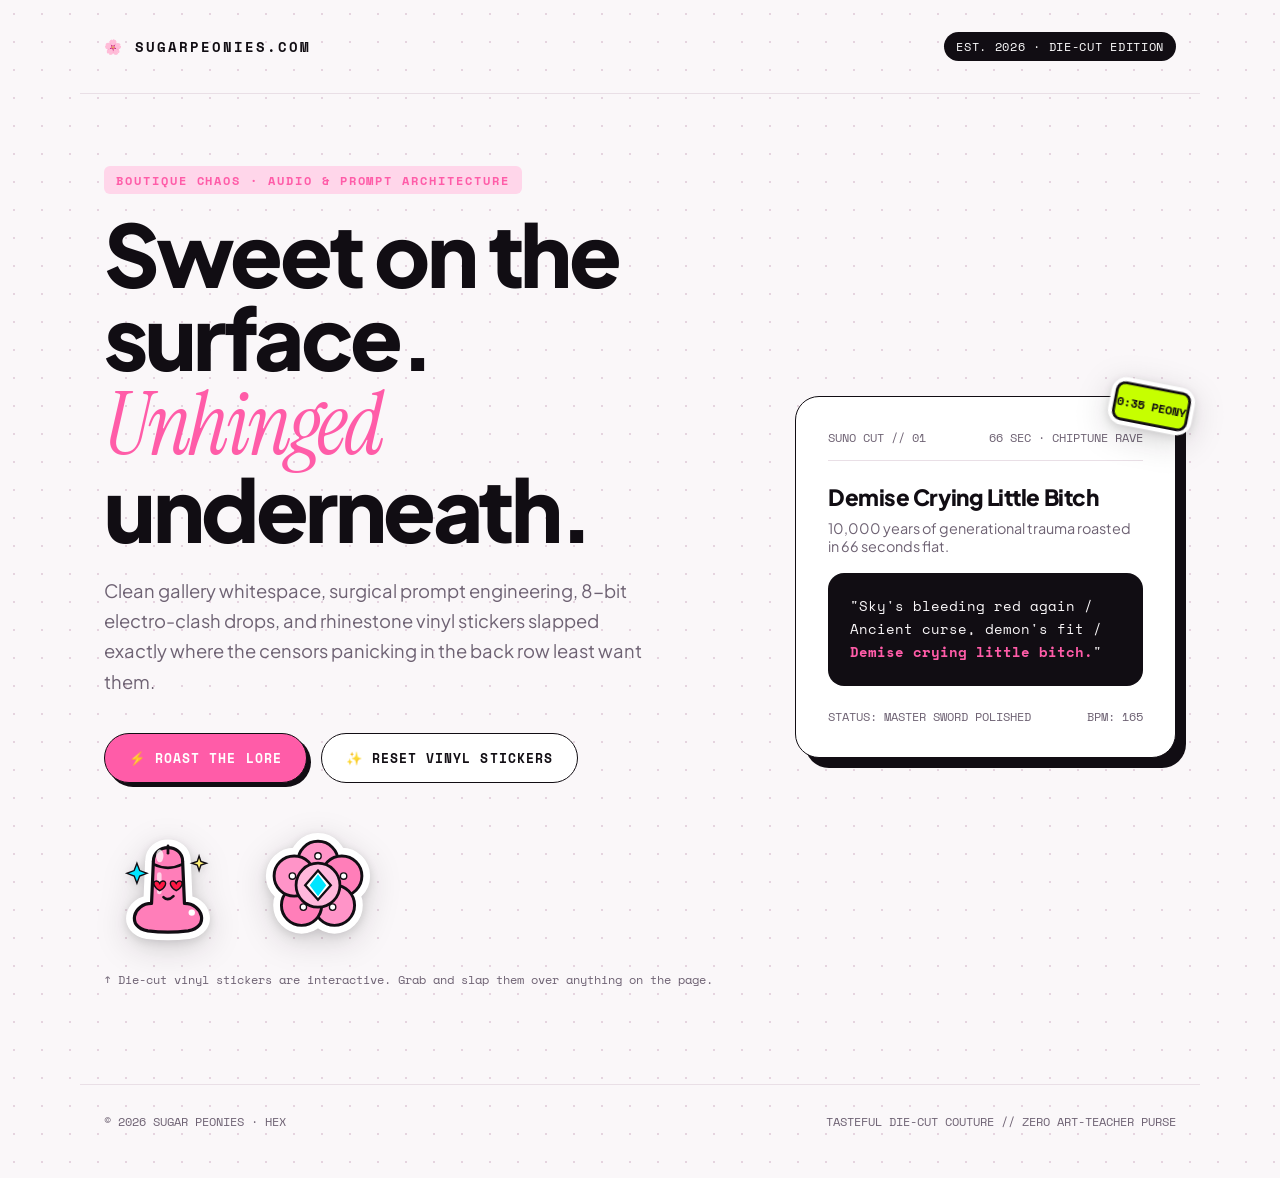
==== index.html @ ef906798 "Initial Sugar Peonies boutique landing page" ====
<!DOCTYPE html>
<html lang="en">
<head>
  <meta charset="UTF-8" />
  <meta name="viewport" content="width=device-width, initial-scale=1.0" />
  <title>SUGAR PEONIES — Boutique Chaos & Audio Architecture</title>
  <link rel="preconnect" href="https://fonts.googleapis.com">
  <link rel="preconnect" href="https://fonts.gstatic.com" crossorigin>
  <link href="https://fonts.googleapis.com/css2?family=Instrument+Serif:ital@0;1&family=Plus+Jakarta+Sans:wght@400;600;800&family=Space+Mono:wght@400;700&display=swap" rel="stylesheet">
  <style>
    :root {
      --bg: #faf7f9;
      --ink: #110d13;
      --muted: #6e6273;
      --peony: #ff5ca8;
      --peony-soft: #ffd6ea;
      --cyan: #00e5ff;
      --lime: #c6ff00;
      --card: #ffffff;
      --line: #e9dfe6;
    }
    * { box-sizing: border-box; margin: 0; padding: 0; }
    body {
      background-color: var(--bg);
      background-image: radial-gradient(#e5d4df 1px, transparent 1px);
      background-size: 28px 28px;
      color: var(--ink);
      font-family: 'Plus Jakarta Sans', -apple-system, sans-serif;
      min-height: 100vh;
      overflow-x: hidden;
      selection-background-color: var(--peony);
    }
    ::selection { background: var(--peony); color: #fff; }

    /* Editorial Navigation */
    header {
      max-width: 1120px;
      margin: 0 auto;
      padding: 32px 24px;
      display: flex;
      justify-content: space-between;
      align-items: center;
      border-bottom: 1px solid var(--line);
    }
    .brand {
      font-family: 'Space Mono', monospace;
      font-weight: 700;
      font-size: 0.9rem;
      letter-spacing: 0.14em;
      text-transform: uppercase;
      display: flex;
      align-items: center;
      gap: 10px;
    }
    .status-pill {
      font-family: 'Space Mono', monospace;
      font-size: 0.72rem;
      padding: 6px 12px;
      border-radius: 999px;
      background: var(--ink);
      color: #fff;
      letter-spacing: 0.06em;
    }

    /* Main Editorial Container */
    main {
      max-width: 1120px;
      margin: 0 auto;
      padding: 72px 24px 96px;
      position: relative;
    }

    .hero-grid {
      display: grid;
      grid-template-columns: 1.25fr 0.75fr;
      gap: 56px;
      align-items: center;
    }
    @media (max-width: 820px) {
      .hero-grid { grid-template-columns: 1fr; gap: 44px; }
    }

    .eyebrow {
      font-family: 'Space Mono', monospace;
      font-size: 0.76rem;
      text-transform: uppercase;
      letter-spacing: 0.16em;
      color: var(--peony);
      margin-bottom: 18px;
      display: inline-block;
      background: var(--peony-soft);
      padding: 5px 12px;
      border-radius: 6px;
      font-weight: 700;
    }

    h1 {
      font-size: clamp(3rem, 7vw, 5.4rem);
      line-height: 0.96;
      letter-spacing: -0.04em;
      font-weight: 800;
      margin-bottom: 26px;
    }
    h1 em {
      font-family: 'Instrument Serif', serif;
      font-weight: 400;
      font-style: italic;
      color: var(--peony);
      padding-right: 6px;
    }

    .lead {
      font-size: 1.15rem;
      line-height: 1.65;
      color: var(--muted);
      max-width: 540px;
      margin-bottom: 36px;
    }

    /* Die-Cut Vinyl Sticker Engine */
    .diecut-sticker {
      display: inline-block;
      cursor: grab;
      user-select: none;
      touch-action: none;
      filter:
        drop-shadow(0 8px 16px rgba(17, 13, 19, 0.16))
        drop-shadow(0 2px 4px rgba(17, 13, 19, 0.12));
      transition: transform 0.2s cubic-bezier(0.34, 1.56, 0.64, 1);
      position: relative;
      z-index: 20;
    }
    .diecut-sticker:hover {
      transform: scale(1.06) rotate(-3deg);
    }
    .diecut-sticker:active {
      cursor: grabbing;
      transform: scale(1.11) rotate(2deg);
    }

    /* Gallery Showcase Card */
    .showcase-card {
      background: var(--card);
      border: 1.5px solid var(--ink);
      border-radius: 24px;
      padding: 32px;
      box-shadow: 10px 10px 0px var(--ink);
      position: relative;
    }
    .card-header {
      display: flex;
      justify-content: space-between;
      align-items: center;
      font-family: 'Space Mono', monospace;
      font-size: 0.75rem;
      color: var(--muted);
      border-bottom: 1px solid var(--line);
      padding-bottom: 14px;
      margin-bottom: 22px;
    }
    .track-title {
      font-size: 1.4rem;
      font-weight: 800;
      letter-spacing: -0.02em;
      margin-bottom: 8px;
    }
    .lyric-box {
      background: #110d13;
      color: #faf7f9;
      border-radius: 16px;
      padding: 22px;
      font-family: 'Space Mono', monospace;
      font-size: 0.85rem;
      line-height: 1.7;
      margin: 18px 0 22px;
      position: relative;
      overflow: hidden;
    }
    .lyric-box span.highlight {
      color: var(--peony);
      font-weight: 700;
    }
    .Sticker-Stage {
      display: flex;
      gap: 22px;
      align-items: center;
      flex-wrap: wrap;
      margin-top: 12px;
    }
    .hint-caption {
      font-family: 'Space Mono', monospace;
      font-size: 0.72rem;
      color: var(--muted);
      margin-top: 16px;
    }

    /* Floating Corner Die-Cut Sticker on Card */
    .corner-sticker {
      position: absolute;
      top: -38px;
      right: -24px;
      transform: rotate(11deg);
    }

    /* Pill Buttons */
    .btn-row {
      display: flex;
      gap: 14px;
      flex-wrap: wrap;
    }
    .btn {
      font-family: 'Space Mono', monospace;
      font-size: 0.82rem;
      font-weight: 700;
      text-transform: uppercase;
      letter-spacing: 0.08em;
      padding: 14px 24px;
      border-radius: 999px;
      border: 1.5px solid var(--ink);
      background: var(--card);
      color: var(--ink);
      cursor: pointer;
      transition: all 0.16s ease;
      text-decoration: none;
    }
    .btn-primary {
      background: var(--peony);
      color: #fff;
      box-shadow: 4px 4px 0px var(--ink);
    }
    .btn-primary:hover {
      transform: translate(-2px, -2px);
      box-shadow: 6px 6px 0px var(--ink);
    }
    .btn:hover {
      background: var(--peony-soft);
    }
    .btn-primary:hover {
      background: #ff3d96;
    }

    footer {
      max-width: 1120px;
      margin: 0 auto;
      padding: 28px 24px 48px;
      border-top: 1px solid var(--line);
      display: flex;
      justify-content: space-between;
      font-family: 'Space Mono', monospace;
      font-size: 0.75rem;
      color: var(--muted);
    }
  </style>
</head>
<body>
  <header>
    <div class="brand">
      <span>🌸 SUGARPEONIES.COM</span>
    </div>
    <div class="status-pill">EST. 2026 · DIE-CUT EDITION</div>
  </header>

  <main>
    <div class="hero-grid">
      <section>
        <span class="eyebrow">Boutique Chaos · Audio & Prompt Architecture</span>
        <h1>
          Sweet on the surface.<br/>
          <em>Unhinged</em> underneath.
        </h1>
        <p class="lead">
          Clean gallery whitespace, surgical prompt engineering, 8-bit electro-clash drops, and rhinestone vinyl stickers slapped exactly where the censors panicking in the back row least want them.
        </p>

        <div class="btn-row">
          <button class="btn btn-primary" id="cycleLyricBtn">⚡ Roast The Lore</button>
          <button class="btn" id="resetStickersBtn">✨ Reset Vinyl Stickers</button>
        </div>

        <div class="Sticker-Stage" style="margin-top: 40px;">
          <!-- DIE-CUT STICKER 1: Sparkly Heart-Eyed Cheeky Peony Rocket / Charm -->
          <div class="diecut-sticker" title="Drag me anywhere">
            <svg width="128" height="128" viewBox="0 0 140 140" xmlns="http://www.w3.org/2000/svg">
              <!-- Thick White Vinyl Die-Cut Border -->
              <g stroke="#ffffff" stroke-width="18" stroke-linejoin="round" stroke-linecap="round">
                <path d="M52 88 C32 88, 24 114, 48 118 C64 120, 76 120, 92 118 C116 114, 108 88, 88 88 L86 42 C86 22, 54 22, 54 42 Z" fill="#ffffff"/>
              </g>
              <!-- Subtle Vinyl Edge Outline -->
              <path d="M52 88 C32 88, 24 114, 48 118 C64 120, 76 120, 92 118 C116 114, 108 88, 88 88 L86 42 C86 22, 54 22, 54 42 Z" fill="#ff7eb9" stroke="#110d13" stroke-width="3.5" stroke-linejoin="round"/>
              <!-- Glossy Cap Line -->
              <path d="M54 45 Q70 53 86 45" fill="none" stroke="#110d13" stroke-width="3" stroke-linecap="round"/>
              <path d="M70 25 L70 33" stroke="#110d13" stroke-width="3" stroke-linecap="round"/>
              <!-- Gloss Highlights -->
              <ellipse cx="61" cy="36" rx="4" ry="7" fill="#ffffff" opacity="0.75"/>
              <rect x="58" y="54" width="5" height="24" rx="2.5" fill="#ffffff" opacity="0.65"/>
              <!-- Heart Eyes -->
              <path d="M61 66 C59 62, 53 63, 55 68 C56 71, 61 74, 61 74 C61 74, 66 71, 67 68 C69 63, 63 62, 61 66 Z" fill="#ff1744" stroke="#110d13" stroke-width="1.5"/>
              <path d="M79 66 C77 62, 71 63, 73 68 C74 71, 79 74, 79 74 C79 74, 84 71, 85 68 C87 63, 81 62, 79 66 Z" fill="#ff1744" stroke="#110d13" stroke-width="1.5"/>
              <!-- Cheeky Smirk -->
              <path d="M65 81 Q70 86 76 80" fill="none" stroke="#110d13" stroke-width="2.8" stroke-linecap="round"/>
              <!-- Rhinestone Sparkles -->
              <path d="M36 44 L39 52 L47 55 L39 58 L36 66 L33 58 L25 55 L33 52 Z" fill="#00e5ff" stroke="#110d13" stroke-width="1.5"/>
              <path d="M104 36 L106 42 L112 44 L106 46 L104 52 L102 46 L96 44 L102 42 Z" fill="#fff176" stroke="#110d13" stroke-width="1.5"/>
              <circle cx="96" cy="98" r="3.5" fill="#ffffff"/>
            </svg>
          </div>

          <!-- DIE-CUT STICKER 2: Giant Bedazzled Baby-Pink Peony Brooch -->
          <div class="diecut-sticker" title="Drag me anywhere">
            <svg width="128" height="128" viewBox="0 0 140 140" xmlns="http://www.w3.org/2000/svg">
              <!-- Thick White Vinyl Die-Cut Border -->
              <g stroke="#ffffff" stroke-width="18" stroke-linejoin="round">
                <circle cx="70" cy="42" r="22" fill="#ffffff"/>
                <circle cx="96" cy="58" r="22" fill="#ffffff"/>
                <circle cx="88" cy="90" r="22" fill="#ffffff"/>
                <circle cx="52" cy="90" r="22" fill="#ffffff"/>
                <circle cx="44" cy="58" r="22" fill="#ffffff"/>
              </g>
              <!-- Outer Peony Petals -->
              <circle cx="70" cy="42" r="22" fill="#ff94c8" stroke="#110d13" stroke-width="3.2"/>
              <circle cx="96" cy="58" r="22" fill="#ff7eb9" stroke="#110d13" stroke-width="3.2"/>
              <circle cx="88" cy="90" r="22" fill="#ff94c8" stroke="#110d13" stroke-width="3.2"/>
              <circle cx="52" cy="90" r="22" fill="#ff7eb9" stroke="#110d13" stroke-width="3.2"/>
              <circle cx="44" cy="58" r="22" fill="#ff94c8" stroke="#110d13" stroke-width="3.2"/>
              <!-- Inner Ruffled Petals -->
              <circle cx="70" cy="68" r="24" fill="#ffb8dc" stroke="#110d13" stroke-width="3"/>
              <!-- Rhinestone Gem Center -->
              <polygon points="70,52 84,68 70,84 56,68" fill="#ffffff" stroke="#110d13" stroke-width="2.5"/>
              <polygon points="70,56 79,68 70,80 61,68" fill="#00e5ff"/>
              <!-- Rhinestone Studs -->
              <circle cx="70" cy="36" r="3.5" fill="#ffffff" stroke="#110d13" stroke-width="1.5"/>
              <circle cx="98" cy="58" r="3.5" fill="#ffffff" stroke="#110d13" stroke-width="1.5"/>
              <circle cx="86" cy="92" r="3.5" fill="#ffffff" stroke="#110d13" stroke-width="1.5"/>
              <circle cx="54" cy="92" r="3.5" fill="#ffffff" stroke="#110d13" stroke-width="1.5"/>
              <circle cx="42" cy="58" r="3.5" fill="#ffffff" stroke="#110d13" stroke-width="1.5"/>
            </svg>
          </div>
        </div>
        <p class="hint-caption">↑ Die-cut vinyl stickers are interactive. Grab and slap them over anything on the page.</p>
      </section>

      <!-- Right Column: Suno Cut Showcase Card -->
      <aside class="showcase-card">
        <!-- Corner Die-Cut Sticker -->
        <div class="diecut-sticker corner-sticker" title="Drag me anywhere">
          <svg width="96" height="96" viewBox="0 0 120 120" xmlns="http://www.w3.org/2000/svg">
            <rect x="14" y="36" width="92" height="46" rx="12" fill="#ffffff" stroke="#ffffff" stroke-width="14" stroke-linejoin="round"/>
            <rect x="14" y="36" width="92" height="46" rx="10" fill="#c6ff00" stroke="#110d13" stroke-width="3.5"/>
            <text x="60" y="65" text-anchor="middle" font-family="Space Mono, monospace" font-weight="700" font-size="15" fill="#110d13">0:35 PEONY</text>
          </svg>
        </div>

        <div class="card-header">
          <span>SUNO CUT // 01</span>
          <span>66 SEC · CHIPTUNE RAVE</span>
        </div>
        <div class="track-title">Demise Crying Little Bitch</div>
        <p style="font-size: 0.9rem; color: var(--muted);">
          10,000 years of generational trauma roasted in 66 seconds flat.
        </p>

        <div class="lyric-box" id="lyricDisplay">
          "Sky's bleeding red again / Ancient curse, demon's fit / <span class="highlight">Demise crying little bitch.</span>"
        </div>

        <div style="display:flex; justify-content:space-between; align-items:center; font-family:'Space Mono', monospace; font-size:0.75rem; color:var(--muted);">
          <span>STATUS: MASTER SWORD POLISHED</span>
          <span>BPM: 165</span>
        </div>
      </aside>
    </div>
  </main>

  <footer>
    <span>© 2026 SUGAR PEONIES · HEX</span>
    <span>TASTEFUL DIE-CUT COUTURE // ZERO ART-TEACHER PURSE</span>
  </footer>

  <script>
    const lyrics = [
      '"Sky\'s bleeding red again / Ancient curse, demon\'s fit / <span class="highlight">Demise crying little bitch.</span>"',
      '"Gloom hand, pus vein / Reincarnated? Pick a lane! / <span class="highlight">Ten-foot ginger, infinite spite.</span>"',
      '"Secret stone, swallowed whole / <span class="highlight">Generational trauma with a giant red mole.</span>"',
      '"Left the dungeon gates unlocked. Told him where your bedroom is. <span class="highlight">Have fun with the demon.</span>"'
    ];
    let idx = 0;
    const display = document.getElementById('lyricDisplay');
    document.getElementById('cycleLyricBtn').addEventListener('click', () => {
      idx = (idx + 1) % lyrics.length;
      display.innerHTML = lyrics[idx];
    });

    // Draggable Vinyl Stickers
    const stickers = document.querySelectorAll('.diecut-sticker');
    stickers.forEach(sticker => {
      let startX = 0, startY = 0, currentX = 0, currentY = 0, dragging = false;
      sticker.addEventListener('pointerdown', (e) => {
        dragging = true;
        sticker.setPointerCapture(e.pointerId);
        startX = e.clientX - currentX;
        startY = e.clientY - currentY;
        sticker.style.zIndex = 999;
      });
      sticker.addEventListener('pointermove', (e) => {
        if (!dragging) return;
        currentX = e.clientX - startX;
        currentY = e.clientY - startY;
        sticker.style.transform = `translate(${currentX}px, ${currentY}px) rotate(-2deg) scale(1.06)`;
      });
      sticker.addEventListener('pointerup', () => {
        dragging = false;
      });
      sticker.dataset.reset = 'true';
      sticker._resetPos = () => {
        currentX = 0; currentY = 0;
        sticker.style.transform = '';
      };
    });

    document.getElementById('resetStickersBtn').addEventListener('click', () => {
      stickers.forEach(s => s._resetPos && s._resetPos());
    });
  </script>
</body>
</html>
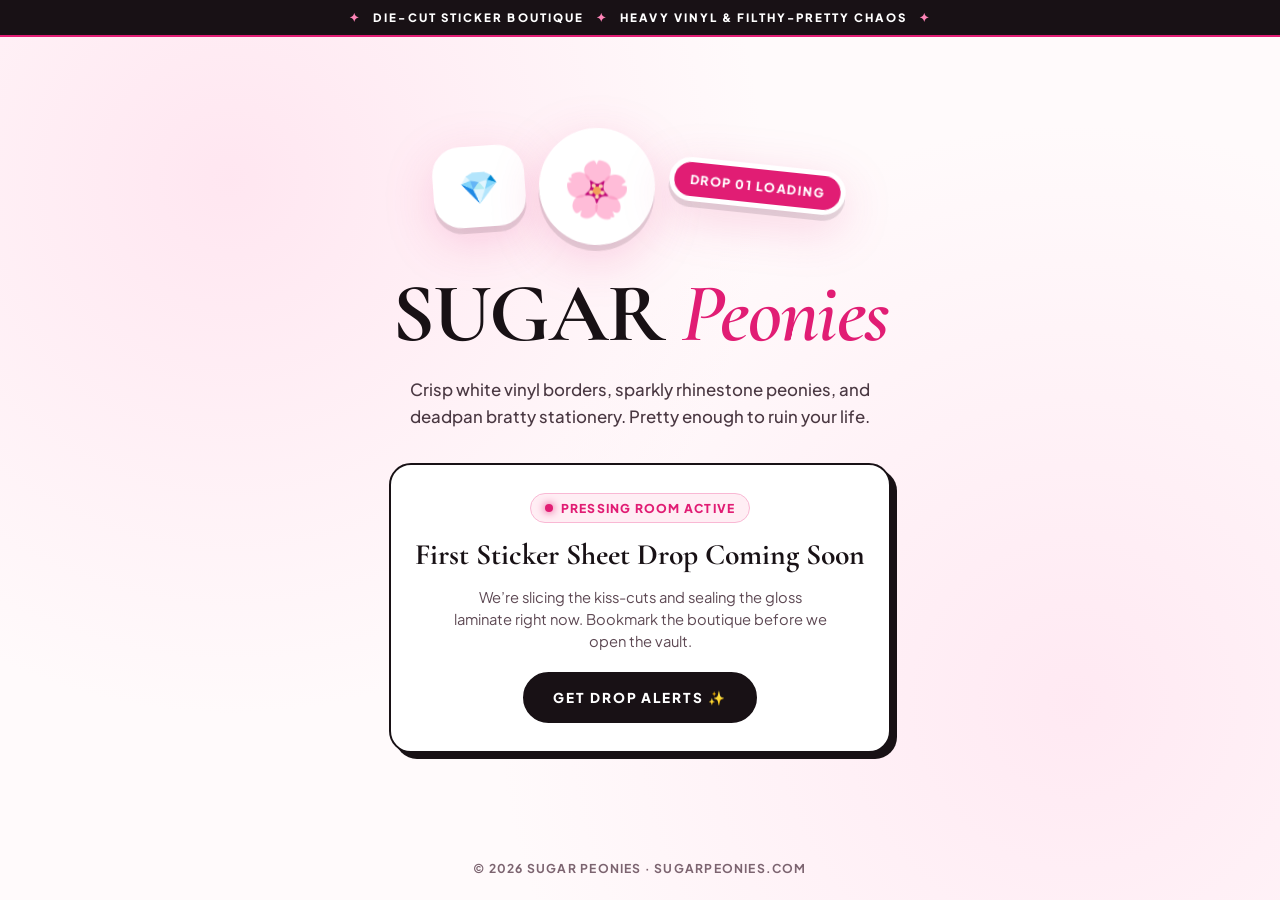
==== commit efd589ca: "Add Sugar Peonies short title, peony favicon, and OpenGraph social preview card" ====
--- a/index.html
+++ b/index.html
@@ -3,423 +3,233 @@
 <head>
   <meta charset="UTF-8" />
   <meta name="viewport" content="width=device-width, initial-scale=1.0" />
-  <title>SUGAR PEONIES — Boutique Chaos & Audio Architecture</title>
+  <title>SUGAR PEONIES 🌸</title>
+  <meta name="description" content="Boutique die-cut vinyl stickers, stationery & filthy-pretty chaos. Pretty enough to ruin your life." />
+  <meta property="og:type" content="website" />
+  <meta property="og:url" content="https://sugarpeonies.com/" />
+  <meta property="og:site_name" content="SUGAR PEONIES" />
+  <meta property="og:title" content="SUGAR PEONIES 🌸 — Die-Cut Sticker Boutique" />
+  <meta property="og:description" content="Heavy vinyl. Filthy-pretty chaos. Zero art-teacher purse energy." />
+  <meta property="og:image" content="https://sugarpeonies.com/og-preview.png" />
+  <meta name="twitter:card" content="summary_large_image" />
+  <meta name="twitter:title" content="SUGAR PEONIES 🌸 — Die-Cut Sticker Boutique" />
+  <meta name="twitter:description" content="Heavy vinyl. Filthy-pretty chaos. Zero art-teacher purse energy." />
+  <link rel="icon" href="data:image/svg+xml,<svg xmlns=%22http://www.w3.org/2000/svg%22 viewBox=%220 0 100 100%22><text y=%22.9em%22 font-size=%2290%22>🌸</text></svg>" />
   <link rel="preconnect" href="https://fonts.googleapis.com">
   <link rel="preconnect" href="https://fonts.gstatic.com" crossorigin>
-  <link href="https://fonts.googleapis.com/css2?family=Instrument+Serif:ital@0;1&family=Plus+Jakarta+Sans:wght@400;600;800&family=Space+Mono:wght@400;700&display=swap" rel="stylesheet">
+  <link href="https://fonts.googleapis.com/css2?family=Cormorant+Garamond:ital,wght@0,600;0,700;1,600&family=Plus+Jakarta+Sans:wght@500;700;800&display=swap" rel="stylesheet">
   <style>
     :root {
-      --bg: #faf7f9;
-      --ink: #110d13;
-      --muted: #6e6273;
-      --peony: #ff5ca8;
-      --peony-soft: #ffd6ea;
-      --cyan: #00e5ff;
-      --lime: #c6ff00;
-      --card: #ffffff;
-      --line: #e9dfe6;
+      --bg-cream: #fffafb;
+      --blush-soft: #ffeef4;
+      --hot-peony: #e11d74;
+      --deep-ink: #181115;
+      --gold-spark: #d4af37;
     }
     * { box-sizing: border-box; margin: 0; padding: 0; }
     body {
-      background-color: var(--bg);
-      background-image: radial-gradient(#e5d4df 1px, transparent 1px);
-      background-size: 28px 28px;
-      color: var(--ink);
-      font-family: 'Plus Jakarta Sans', -apple-system, sans-serif;
+      background-color: var(--bg-cream);
+      background-image:
+        radial-gradient(circle at 18% 20%, rgba(255, 214, 232, 0.55) 0%, transparent 42%),
+        radial-gradient(circle at 84% 78%, rgba(255, 224, 238, 0.65) 0%, transparent 45%);
+      color: var(--deep-ink);
+      font-family: 'Plus Jakarta Sans', -apple-system, BlinkMacSystemFont, sans-serif;
       min-height: 100vh;
+      display: flex;
+      flex-direction: column;
+      justify-content: space-between;
       overflow-x: hidden;
-      selection-background-color: var(--peony);
-    }
-    ::selection { background: var(--peony); color: #fff; }
-
-    /* Editorial Navigation */
-    header {
-      max-width: 1120px;
+    }
+    .marquee-bar {
+      background: var(--deep-ink);
+      color: #fff;
+      font-size: 0.72rem;
+      font-weight: 800;
+      letter-spacing: 0.18em;
+      text-transform: uppercase;
+      padding: 10px 16px;
+      text-align: center;
+      border-bottom: 2px solid var(--hot-peony);
+    }
+    .marquee-bar span { color: #ff85b8; margin: 0 8px; }
+    main {
+      max-width: 680px;
       margin: 0 auto;
-      padding: 32px 24px;
+      padding: 48px 24px 40px;
+      text-align: center;
       display: flex;
-      justify-content: space-between;
-      align-items: center;
-      border-bottom: 1px solid var(--line);
-    }
-    .brand {
-      font-family: 'Space Mono', monospace;
+      flex-direction: column;
+      align-items: center;
+      gap: 24px;
+    }
+    .die-cut-cluster {
+      position: relative;
+      display: inline-flex;
+      align-items: center;
+      justify-content: center;
+      gap: 14px;
+      margin-bottom: 6px;
+    }
+    .sticker {
+      display: inline-flex;
+      align-items: center;
+      justify-content: center;
+      background: #ffffff;
+      border: 6px solid #ffffff;
+      border-radius: 28px;
+      padding: 14px 20px;
+      filter: drop-shadow(0 6px 0 rgba(24, 17, 21, 0.12)) drop-shadow(0 14px 24px rgba(225, 29, 116, 0.18));
+      transform: rotate(-4deg);
+      transition: transform 0.2s cubic-bezier(.2,1.3,.4,1);
+      user-select: none;
+    }
+    .sticker:hover { transform: rotate(2deg) scale(1.06); }
+    .sticker.peony-main {
+      font-size: 3.4rem;
+      border-radius: 50%;
+      padding: 18px;
+      transform: rotate(3deg);
+    }
+    .sticker.pill-tag {
+      background: var(--hot-peony);
+      color: #fff;
+      font-weight: 800;
+      font-size: 0.78rem;
+      letter-spacing: 0.12em;
+      text-transform: uppercase;
+      border: 5px solid #ffffff;
+      border-radius: 999px;
+      padding: 9px 16px;
+      transform: rotate(6deg);
+    }
+    h1 {
+      font-family: 'Cormorant Garamond', Georgia, serif;
+      font-size: clamp(3rem, 11vw, 5.2rem);
       font-weight: 700;
-      font-size: 0.9rem;
+      line-height: 0.94;
+      letter-spacing: -0.02em;
+      color: var(--deep-ink);
+    }
+    h1 em {
+      font-style: italic;
+      color: var(--hot-peony);
+      font-weight: 600;
+    }
+    .subcopy {
+      font-size: 1.05rem;
+      line-height: 1.6;
+      max-width: 460px;
+      color: #4a3842;
+      font-weight: 500;
+    }
+    .card-box {
+      width: 100%;
+      background: #ffffff;
+      border: 2.5px solid var(--deep-ink);
+      border-radius: 22px;
+      padding: 28px 24px;
+      box-shadow: 6px 6px 0 var(--deep-ink);
+      margin-top: 8px;
+      display: flex;
+      flex-direction: column;
+      align-items: center;
+      gap: 14px;
+    }
+    .status-pill {
+      display: inline-flex;
+      align-items: center;
+      gap: 8px;
+      background: var(--blush-soft);
+      color: var(--hot-peony);
+      border: 1.5px solid #f9b8d4;
+      padding: 6px 14px;
+      border-radius: 999px;
+      font-size: 0.76rem;
+      font-weight: 800;
+      letter-spacing: 0.1em;
+      text-transform: uppercase;
+    }
+    .dot {
+      width: 8px;
+      height: 8px;
+      border-radius: 50%;
+      background: var(--hot-peony);
+      box-shadow: 0 0 8px var(--hot-peony);
+    }
+    .card-box h2 {
+      font-family: 'Cormorant Garamond', Georgia, serif;
+      font-size: 1.85rem;
+      font-weight: 700;
+    }
+    .card-box p {
+      font-size: 0.92rem;
+      color: #5d4853;
+      max-width: 380px;
+      line-height: 1.5;
+    }
+    .cta-btn {
+      margin-top: 6px;
+      display: inline-block;
+      background: var(--deep-ink);
+      color: #ffffff;
+      text-decoration: none;
+      font-weight: 800;
+      font-size: 0.85rem;
       letter-spacing: 0.14em;
       text-transform: uppercase;
-      display: flex;
-      align-items: center;
-      gap: 10px;
-    }
-    .status-pill {
-      font-family: 'Space Mono', monospace;
-      font-size: 0.72rem;
-      padding: 6px 12px;
+      padding: 15px 28px;
       border-radius: 999px;
-      background: var(--ink);
-      color: #fff;
-      letter-spacing: 0.06em;
-    }
-
-    /* Main Editorial Container */
-    main {
-      max-width: 1120px;
-      margin: 0 auto;
-      padding: 72px 24px 96px;
-      position: relative;
-    }
-
-    .hero-grid {
-      display: grid;
-      grid-template-columns: 1.25fr 0.75fr;
-      gap: 56px;
-      align-items: center;
-    }
-    @media (max-width: 820px) {
-      .hero-grid { grid-template-columns: 1fr; gap: 44px; }
-    }
-
-    .eyebrow {
-      font-family: 'Space Mono', monospace;
+      border: 2px solid var(--deep-ink);
+      transition: all 0.18s ease;
+    }
+    .cta-btn:hover {
+      background: var(--hot-peony);
+      border-color: var(--hot-peony);
+      transform: translateY(-2px);
+    }
+    footer {
+      text-align: center;
+      padding: 24px;
       font-size: 0.76rem;
-      text-transform: uppercase;
-      letter-spacing: 0.16em;
-      color: var(--peony);
-      margin-bottom: 18px;
-      display: inline-block;
-      background: var(--peony-soft);
-      padding: 5px 12px;
-      border-radius: 6px;
       font-weight: 700;
-    }
-
-    h1 {
-      font-size: clamp(3rem, 7vw, 5.4rem);
-      line-height: 0.96;
-      letter-spacing: -0.04em;
-      font-weight: 800;
-      margin-bottom: 26px;
-    }
-    h1 em {
-      font-family: 'Instrument Serif', serif;
-      font-weight: 400;
-      font-style: italic;
-      color: var(--peony);
-      padding-right: 6px;
-    }
-
-    .lead {
-      font-size: 1.15rem;
-      line-height: 1.65;
-      color: var(--muted);
-      max-width: 540px;
-      margin-bottom: 36px;
-    }
-
-    /* Die-Cut Vinyl Sticker Engine */
-    .diecut-sticker {
-      display: inline-block;
-      cursor: grab;
-      user-select: none;
-      touch-action: none;
-      filter:
-        drop-shadow(0 8px 16px rgba(17, 13, 19, 0.16))
-        drop-shadow(0 2px 4px rgba(17, 13, 19, 0.12));
-      transition: transform 0.2s cubic-bezier(0.34, 1.56, 0.64, 1);
-      position: relative;
-      z-index: 20;
-    }
-    .diecut-sticker:hover {
-      transform: scale(1.06) rotate(-3deg);
-    }
-    .diecut-sticker:active {
-      cursor: grabbing;
-      transform: scale(1.11) rotate(2deg);
-    }
-
-    /* Gallery Showcase Card */
-    .showcase-card {
-      background: var(--card);
-      border: 1.5px solid var(--ink);
-      border-radius: 24px;
-      padding: 32px;
-      box-shadow: 10px 10px 0px var(--ink);
-      position: relative;
-    }
-    .card-header {
-      display: flex;
-      justify-content: space-between;
-      align-items: center;
-      font-family: 'Space Mono', monospace;
-      font-size: 0.75rem;
-      color: var(--muted);
-      border-bottom: 1px solid var(--line);
-      padding-bottom: 14px;
-      margin-bottom: 22px;
-    }
-    .track-title {
-      font-size: 1.4rem;
-      font-weight: 800;
-      letter-spacing: -0.02em;
-      margin-bottom: 8px;
-    }
-    .lyric-box {
-      background: #110d13;
-      color: #faf7f9;
-      border-radius: 16px;
-      padding: 22px;
-      font-family: 'Space Mono', monospace;
-      font-size: 0.85rem;
-      line-height: 1.7;
-      margin: 18px 0 22px;
-      position: relative;
-      overflow: hidden;
-    }
-    .lyric-box span.highlight {
-      color: var(--peony);
-      font-weight: 700;
-    }
-    .Sticker-Stage {
-      display: flex;
-      gap: 22px;
-      align-items: center;
-      flex-wrap: wrap;
-      margin-top: 12px;
-    }
-    .hint-caption {
-      font-family: 'Space Mono', monospace;
-      font-size: 0.72rem;
-      color: var(--muted);
-      margin-top: 16px;
-    }
-
-    /* Floating Corner Die-Cut Sticker on Card */
-    .corner-sticker {
-      position: absolute;
-      top: -38px;
-      right: -24px;
-      transform: rotate(11deg);
-    }
-
-    /* Pill Buttons */
-    .btn-row {
-      display: flex;
-      gap: 14px;
-      flex-wrap: wrap;
-    }
-    .btn {
-      font-family: 'Space Mono', monospace;
-      font-size: 0.82rem;
-      font-weight: 700;
-      text-transform: uppercase;
-      letter-spacing: 0.08em;
-      padding: 14px 24px;
-      border-radius: 999px;
-      border: 1.5px solid var(--ink);
-      background: var(--card);
-      color: var(--ink);
-      cursor: pointer;
-      transition: all 0.16s ease;
-      text-decoration: none;
-    }
-    .btn-primary {
-      background: var(--peony);
-      color: #fff;
-      box-shadow: 4px 4px 0px var(--ink);
-    }
-    .btn-primary:hover {
-      transform: translate(-2px, -2px);
-      box-shadow: 6px 6px 0px var(--ink);
-    }
-    .btn:hover {
-      background: var(--peony-soft);
-    }
-    .btn-primary:hover {
-      background: #ff3d96;
-    }
-
-    footer {
-      max-width: 1120px;
-      margin: 0 auto;
-      padding: 28px 24px 48px;
-      border-top: 1px solid var(--line);
-      display: flex;
-      justify-content: space-between;
-      font-family: 'Space Mono', monospace;
-      font-size: 0.75rem;
-      color: var(--muted);
+      letter-spacing: 0.1em;
+      text-transform: uppercase;
+      color: #7c6470;
     }
   </style>
 </head>
 <body>
-  <header>
-    <div class="brand">
-      <span>🌸 SUGARPEONIES.COM</span>
+  <div class="marquee-bar">
+    <span>✦</span> DIE-CUT STICKER BOUTIQUE <span>✦</span> HEAVY VINYL &amp; FILTHY-PRETTY CHAOS <span>✦</span>
+  </div>
+
+  <main>
+    <div class="die-cut-cluster">
+      <div class="sticker" style="font-size:2rem;">💎</div>
+      <div class="sticker peony-main">🌸</div>
+      <div class="sticker pill-tag">DROP 01 LOADING</div>
     </div>
-    <div class="status-pill">EST. 2026 · DIE-CUT EDITION</div>
-  </header>
-
-  <main>
-    <div class="hero-grid">
-      <section>
-        <span class="eyebrow">Boutique Chaos · Audio & Prompt Architecture</span>
-        <h1>
-          Sweet on the surface.<br/>
-          <em>Unhinged</em> underneath.
-        </h1>
-        <p class="lead">
-          Clean gallery whitespace, surgical prompt engineering, 8-bit electro-clash drops, and rhinestone vinyl stickers slapped exactly where the censors panicking in the back row least want them.
-        </p>
-
-        <div class="btn-row">
-          <button class="btn btn-primary" id="cycleLyricBtn">⚡ Roast The Lore</button>
-          <button class="btn" id="resetStickersBtn">✨ Reset Vinyl Stickers</button>
-        </div>
-
-        <div class="Sticker-Stage" style="margin-top: 40px;">
-          <!-- DIE-CUT STICKER 1: Sparkly Heart-Eyed Cheeky Peony Rocket / Charm -->
-          <div class="diecut-sticker" title="Drag me anywhere">
-            <svg width="128" height="128" viewBox="0 0 140 140" xmlns="http://www.w3.org/2000/svg">
-              <!-- Thick White Vinyl Die-Cut Border -->
-              <g stroke="#ffffff" stroke-width="18" stroke-linejoin="round" stroke-linecap="round">
-                <path d="M52 88 C32 88, 24 114, 48 118 C64 120, 76 120, 92 118 C116 114, 108 88, 88 88 L86 42 C86 22, 54 22, 54 42 Z" fill="#ffffff"/>
-              </g>
-              <!-- Subtle Vinyl Edge Outline -->
-              <path d="M52 88 C32 88, 24 114, 48 118 C64 120, 76 120, 92 118 C116 114, 108 88, 88 88 L86 42 C86 22, 54 22, 54 42 Z" fill="#ff7eb9" stroke="#110d13" stroke-width="3.5" stroke-linejoin="round"/>
-              <!-- Glossy Cap Line -->
-              <path d="M54 45 Q70 53 86 45" fill="none" stroke="#110d13" stroke-width="3" stroke-linecap="round"/>
-              <path d="M70 25 L70 33" stroke="#110d13" stroke-width="3" stroke-linecap="round"/>
-              <!-- Gloss Highlights -->
-              <ellipse cx="61" cy="36" rx="4" ry="7" fill="#ffffff" opacity="0.75"/>
-              <rect x="58" y="54" width="5" height="24" rx="2.5" fill="#ffffff" opacity="0.65"/>
-              <!-- Heart Eyes -->
-              <path d="M61 66 C59 62, 53 63, 55 68 C56 71, 61 74, 61 74 C61 74, 66 71, 67 68 C69 63, 63 62, 61 66 Z" fill="#ff1744" stroke="#110d13" stroke-width="1.5"/>
-              <path d="M79 66 C77 62, 71 63, 73 68 C74 71, 79 74, 79 74 C79 74, 84 71, 85 68 C87 63, 81 62, 79 66 Z" fill="#ff1744" stroke="#110d13" stroke-width="1.5"/>
-              <!-- Cheeky Smirk -->
-              <path d="M65 81 Q70 86 76 80" fill="none" stroke="#110d13" stroke-width="2.8" stroke-linecap="round"/>
-              <!-- Rhinestone Sparkles -->
-              <path d="M36 44 L39 52 L47 55 L39 58 L36 66 L33 58 L25 55 L33 52 Z" fill="#00e5ff" stroke="#110d13" stroke-width="1.5"/>
-              <path d="M104 36 L106 42 L112 44 L106 46 L104 52 L102 46 L96 44 L102 42 Z" fill="#fff176" stroke="#110d13" stroke-width="1.5"/>
-              <circle cx="96" cy="98" r="3.5" fill="#ffffff"/>
-            </svg>
-          </div>
-
-          <!-- DIE-CUT STICKER 2: Giant Bedazzled Baby-Pink Peony Brooch -->
-          <div class="diecut-sticker" title="Drag me anywhere">
-            <svg width="128" height="128" viewBox="0 0 140 140" xmlns="http://www.w3.org/2000/svg">
-              <!-- Thick White Vinyl Die-Cut Border -->
-              <g stroke="#ffffff" stroke-width="18" stroke-linejoin="round">
-                <circle cx="70" cy="42" r="22" fill="#ffffff"/>
-                <circle cx="96" cy="58" r="22" fill="#ffffff"/>
-                <circle cx="88" cy="90" r="22" fill="#ffffff"/>
-                <circle cx="52" cy="90" r="22" fill="#ffffff"/>
-                <circle cx="44" cy="58" r="22" fill="#ffffff"/>
-              </g>
-              <!-- Outer Peony Petals -->
-              <circle cx="70" cy="42" r="22" fill="#ff94c8" stroke="#110d13" stroke-width="3.2"/>
-              <circle cx="96" cy="58" r="22" fill="#ff7eb9" stroke="#110d13" stroke-width="3.2"/>
-              <circle cx="88" cy="90" r="22" fill="#ff94c8" stroke="#110d13" stroke-width="3.2"/>
-              <circle cx="52" cy="90" r="22" fill="#ff7eb9" stroke="#110d13" stroke-width="3.2"/>
-              <circle cx="44" cy="58" r="22" fill="#ff94c8" stroke="#110d13" stroke-width="3.2"/>
-              <!-- Inner Ruffled Petals -->
-              <circle cx="70" cy="68" r="24" fill="#ffb8dc" stroke="#110d13" stroke-width="3"/>
-              <!-- Rhinestone Gem Center -->
-              <polygon points="70,52 84,68 70,84 56,68" fill="#ffffff" stroke="#110d13" stroke-width="2.5"/>
-              <polygon points="70,56 79,68 70,80 61,68" fill="#00e5ff"/>
-              <!-- Rhinestone Studs -->
-              <circle cx="70" cy="36" r="3.5" fill="#ffffff" stroke="#110d13" stroke-width="1.5"/>
-              <circle cx="98" cy="58" r="3.5" fill="#ffffff" stroke="#110d13" stroke-width="1.5"/>
-              <circle cx="86" cy="92" r="3.5" fill="#ffffff" stroke="#110d13" stroke-width="1.5"/>
-              <circle cx="54" cy="92" r="3.5" fill="#ffffff" stroke="#110d13" stroke-width="1.5"/>
-              <circle cx="42" cy="58" r="3.5" fill="#ffffff" stroke="#110d13" stroke-width="1.5"/>
-            </svg>
-          </div>
-        </div>
-        <p class="hint-caption">↑ Die-cut vinyl stickers are interactive. Grab and slap them over anything on the page.</p>
-      </section>
-
-      <!-- Right Column: Suno Cut Showcase Card -->
-      <aside class="showcase-card">
-        <!-- Corner Die-Cut Sticker -->
-        <div class="diecut-sticker corner-sticker" title="Drag me anywhere">
-          <svg width="96" height="96" viewBox="0 0 120 120" xmlns="http://www.w3.org/2000/svg">
-            <rect x="14" y="36" width="92" height="46" rx="12" fill="#ffffff" stroke="#ffffff" stroke-width="14" stroke-linejoin="round"/>
-            <rect x="14" y="36" width="92" height="46" rx="10" fill="#c6ff00" stroke="#110d13" stroke-width="3.5"/>
-            <text x="60" y="65" text-anchor="middle" font-family="Space Mono, monospace" font-weight="700" font-size="15" fill="#110d13">0:35 PEONY</text>
-          </svg>
-        </div>
-
-        <div class="card-header">
-          <span>SUNO CUT // 01</span>
-          <span>66 SEC · CHIPTUNE RAVE</span>
-        </div>
-        <div class="track-title">Demise Crying Little Bitch</div>
-        <p style="font-size: 0.9rem; color: var(--muted);">
-          10,000 years of generational trauma roasted in 66 seconds flat.
-        </p>
-
-        <div class="lyric-box" id="lyricDisplay">
-          "Sky's bleeding red again / Ancient curse, demon's fit / <span class="highlight">Demise crying little bitch.</span>"
-        </div>
-
-        <div style="display:flex; justify-content:space-between; align-items:center; font-family:'Space Mono', monospace; font-size:0.75rem; color:var(--muted);">
-          <span>STATUS: MASTER SWORD POLISHED</span>
-          <span>BPM: 165</span>
-        </div>
-      </aside>
+
+    <h1>SUGAR <em>Peonies</em></h1>
+
+    <p class="subcopy">
+      Crisp white vinyl borders, sparkly rhinestone peonies, and deadpan bratty stationery. Pretty enough to ruin your life.
+    </p>
+
+    <div class="card-box">
+      <div class="status-pill">
+        <span class="dot"></span> PRESSING ROOM ACTIVE
+      </div>
+      <h2>First Sticker Sheet Drop Coming Soon</h2>
+      <p>
+        We’re slicing the kiss-cuts and sealing the gloss laminate right now. Bookmark the boutique before we open the vault.
+      </p>
+      <a class="cta-btn" href="mailto:hello@sugarpeonies.com">Get Drop Alerts ✨</a>
     </div>
   </main>
 
   <footer>
-    <span>© 2026 SUGAR PEONIES · HEX</span>
-    <span>TASTEFUL DIE-CUT COUTURE // ZERO ART-TEACHER PURSE</span>
+    © 2026 SUGAR PEONIES · SUGARPEONIES.COM
   </footer>
-
-  <script>
-    const lyrics = [
-      '"Sky\'s bleeding red again / Ancient curse, demon\'s fit / <span class="highlight">Demise crying little bitch.</span>"',
-      '"Gloom hand, pus vein / Reincarnated? Pick a lane! / <span class="highlight">Ten-foot ginger, infinite spite.</span>"',
-      '"Secret stone, swallowed whole / <span class="highlight">Generational trauma with a giant red mole.</span>"',
-      '"Left the dungeon gates unlocked. Told him where your bedroom is. <span class="highlight">Have fun with the demon.</span>"'
-    ];
-    let idx = 0;
-    const display = document.getElementById('lyricDisplay');
-    document.getElementById('cycleLyricBtn').addEventListener('click', () => {
-      idx = (idx + 1) % lyrics.length;
-      display.innerHTML = lyrics[idx];
-    });
-
-    // Draggable Vinyl Stickers
-    const stickers = document.querySelectorAll('.diecut-sticker');
-    stickers.forEach(sticker => {
-      let startX = 0, startY = 0, currentX = 0, currentY = 0, dragging = false;
-      sticker.addEventListener('pointerdown', (e) => {
-        dragging = true;
-        sticker.setPointerCapture(e.pointerId);
-        startX = e.clientX - currentX;
-        startY = e.clientY - currentY;
-        sticker.style.zIndex = 999;
-      });
-      sticker.addEventListener('pointermove', (e) => {
-        if (!dragging) return;
-        currentX = e.clientX - startX;
-        currentY = e.clientY - startY;
-        sticker.style.transform = `translate(${currentX}px, ${currentY}px) rotate(-2deg) scale(1.06)`;
-      });
-      sticker.addEventListener('pointerup', () => {
-        dragging = false;
-      });
-      sticker.dataset.reset = 'true';
-      sticker._resetPos = () => {
-        currentX = 0; currentY = 0;
-        sticker.style.transform = '';
-      };
-    });
-
-    document.getElementById('resetStickersBtn').addEventListener('click', () => {
-      stickers.forEach(s => s._resetPos && s._resetPos());
-    });
-  </script>
 </body>
-</html>+</html>
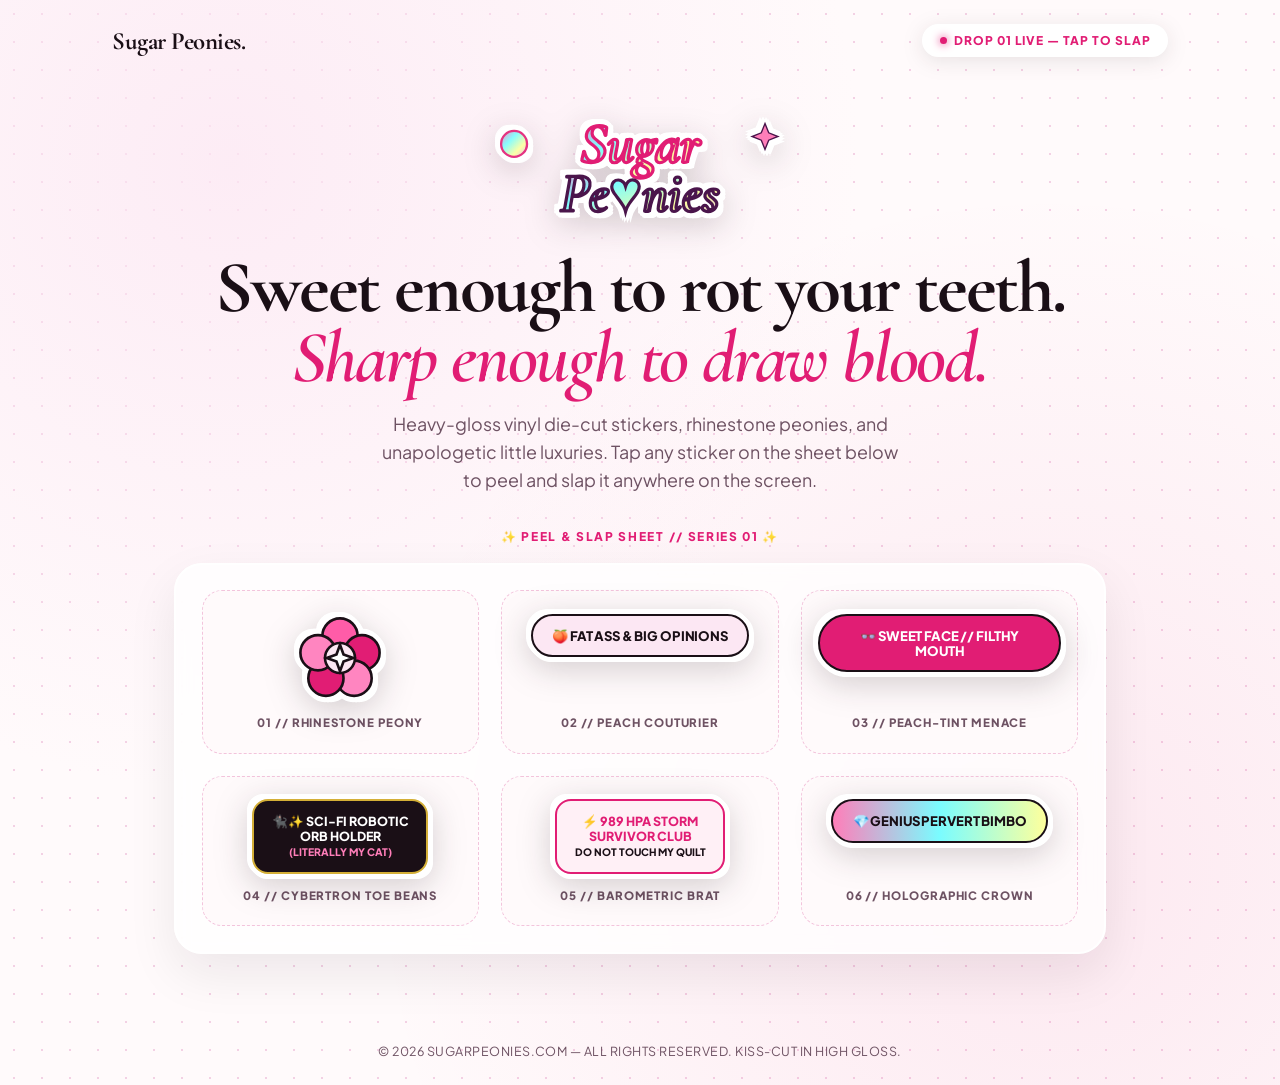
==== commit 0df51ea2: "Deploy Drop 01 Interactive Die-Cut Sticker Sheet + Iridescent Gel Header to sugarpeonies.com" ====
--- a/index.html
+++ b/index.html
@@ -3,36 +3,29 @@
 <head>
   <meta charset="UTF-8" />
   <meta name="viewport" content="width=device-width, initial-scale=1.0" />
-  <title>SUGAR PEONIES 🌸</title>
-  <meta name="description" content="Boutique die-cut vinyl stickers, stationery & filthy-pretty chaos. Pretty enough to ruin your life." />
-  <meta property="og:type" content="website" />
-  <meta property="og:url" content="https://sugarpeonies.com/" />
-  <meta property="og:site_name" content="SUGAR PEONIES" />
-  <meta property="og:title" content="SUGAR PEONIES 🌸 — Die-Cut Sticker Boutique" />
-  <meta property="og:description" content="Heavy vinyl. Filthy-pretty chaos. Zero art-teacher purse energy." />
-  <meta property="og:image" content="https://sugarpeonies.com/og-preview.png" />
-  <meta name="twitter:card" content="summary_large_image" />
-  <meta name="twitter:title" content="SUGAR PEONIES 🌸 — Die-Cut Sticker Boutique" />
-  <meta name="twitter:description" content="Heavy vinyl. Filthy-pretty chaos. Zero art-teacher purse energy." />
-  <link rel="icon" href="data:image/svg+xml,<svg xmlns=%22http://www.w3.org/2000/svg%22 viewBox=%220 0 100 100%22><text y=%22.9em%22 font-size=%2290%22>🌸</text></svg>" />
+  <title>Sugar Peonies — Die-Cut Sticker Couture</title>
+  <meta name="description" content="Sugar Peonies: Glossy die-cut vinyl stickers, rhinestone peonies, and razor-sharp editorial drops." />
   <link rel="preconnect" href="https://fonts.googleapis.com">
   <link rel="preconnect" href="https://fonts.gstatic.com" crossorigin>
-  <link href="https://fonts.googleapis.com/css2?family=Cormorant+Garamond:ital,wght@0,600;0,700;1,600&family=Plus+Jakarta+Sans:wght@500;700;800&display=swap" rel="stylesheet">
+  <link href="https://fonts.googleapis.com/css2?family=Cormorant+Garamond:ital,wght@0,600;0,700;1,600&family=Plus+Jakarta+Sans:wght@400;600;700;800&display=swap" rel="stylesheet">
   <style>
     :root {
       --bg-cream: #fffafb;
-      --blush-soft: #ffeef4;
+      --ink: #1a0f16;
+      --ink-muted: #6e5263;
       --hot-peony: #e11d74;
-      --deep-ink: #181115;
-      --gold-spark: #d4af37;
-    }
-    * { box-sizing: border-box; margin: 0; padding: 0; }
+      --soft-blush: #fce7f3;
+      --gold-sparkle: #d4af37;
+    }
+    * { box-sizing: border-box; margin: 0; padding: 0; user-select: none; }
     body {
       background-color: var(--bg-cream);
       background-image:
-        radial-gradient(circle at 18% 20%, rgba(255, 214, 232, 0.55) 0%, transparent 42%),
-        radial-gradient(circle at 84% 78%, rgba(255, 224, 238, 0.65) 0%, transparent 45%);
-      color: var(--deep-ink);
+        radial-gradient(circle at 18% 15%, rgba(252, 231, 243, 0.75) 0%, transparent 45%),
+        radial-gradient(circle at 82% 80%, rgba(225, 29, 116, 0.08) 0%, transparent 50%),
+        radial-gradient(#f3d1e4 1px, transparent 1px);
+      background-size: 100% 100%, 100% 100%, 28px 28px;
+      color: var(--ink);
       font-family: 'Plus Jakarta Sans', -apple-system, BlinkMacSystemFont, sans-serif;
       min-height: 100vh;
       display: flex;
@@ -40,196 +33,293 @@
       justify-content: space-between;
       overflow-x: hidden;
     }
-    .marquee-bar {
-      background: var(--deep-ink);
-      color: #fff;
-      font-size: 0.72rem;
-      font-weight: 800;
-      letter-spacing: 0.18em;
-      text-transform: uppercase;
-      padding: 10px 16px;
-      text-align: center;
-      border-bottom: 2px solid var(--hot-peony);
-    }
-    .marquee-bar span { color: #ff85b8; margin: 0 8px; }
+    header {
+      padding: 1.5rem 2rem;
+      display: flex;
+      justify-content: space-between;
+      align-items: center;
+      max-width: 1120px;
+      width: 100%;
+      margin: 0 auto;
+      z-index: 20;
+    }
+    .brand-mark {
+      font-family: 'Cormorant Garamond', Georgia, serif;
+      font-weight: 700;
+      font-size: 1.55rem;
+      letter-spacing: -0.02em;
+      color: var(--ink);
+      text-decoration: none;
+    }
+    .status-pill {
+      display: inline-flex;
+      align-items: center;
+      gap: 0.45rem;
+      padding: 0.45rem 0.95rem;
+      background: #ffffff;
+      border: 2.5px solid #ffffff;
+      border-radius: 999px;
+      font-size: 0.75rem;
+      font-weight: 800;
+      text-transform: uppercase;
+      letter-spacing: 0.08em;
+      color: var(--hot-peony);
+      filter: drop-shadow(0 4px 10px rgba(26, 15, 22, 0.1));
+    }
+    .status-dot {
+      width: 7px;
+      height: 7px;
+      background: var(--hot-peony);
+      border-radius: 50%;
+      box-shadow: 0 0 8px var(--hot-peony);
+    }
     main {
-      max-width: 680px;
-      margin: 0 auto;
-      padding: 48px 24px 40px;
-      text-align: center;
+      flex: 1;
       display: flex;
       flex-direction: column;
       align-items: center;
-      gap: 24px;
-    }
-    .die-cut-cluster {
+      justify-content: center;
+      padding: 1.5rem 1.5rem 4rem;
+      text-align: center;
+      max-width: 980px;
+      margin: 0 auto;
       position: relative;
-      display: inline-flex;
-      align-items: center;
-      justify-content: center;
-      gap: 14px;
-      margin-bottom: 6px;
-    }
-    .sticker {
-      display: inline-flex;
-      align-items: center;
-      justify-content: center;
-      background: #ffffff;
-      border: 6px solid #ffffff;
-      border-radius: 28px;
-      padding: 14px 20px;
-      filter: drop-shadow(0 6px 0 rgba(24, 17, 21, 0.12)) drop-shadow(0 14px 24px rgba(225, 29, 116, 0.18));
-      transform: rotate(-4deg);
-      transition: transform 0.2s cubic-bezier(.2,1.3,.4,1);
-      user-select: none;
-    }
-    .sticker:hover { transform: rotate(2deg) scale(1.06); }
-    .sticker.peony-main {
-      font-size: 3.4rem;
-      border-radius: 50%;
-      padding: 18px;
-      transform: rotate(3deg);
-    }
-    .sticker.pill-tag {
-      background: var(--hot-peony);
-      color: #fff;
-      font-weight: 800;
-      font-size: 0.78rem;
-      letter-spacing: 0.12em;
-      text-transform: uppercase;
-      border: 5px solid #ffffff;
-      border-radius: 999px;
-      padding: 9px 16px;
-      transform: rotate(6deg);
+      width: 100%;
+    }
+    .gel-logo-wrap {
+      margin-bottom: 1.4rem;
+      filter:
+        drop-shadow(0 3px 0 #ffffff)
+        drop-shadow(0 -3px 0 #ffffff)
+        drop-shadow(3px 0 0 #ffffff)
+        drop-shadow(-3px 0 0 #ffffff)
+        drop-shadow(0 12px 24px rgba(225, 29, 116, 0.22));
     }
     h1 {
       font-family: 'Cormorant Garamond', Georgia, serif;
-      font-size: clamp(3rem, 11vw, 5.2rem);
+      font-size: clamp(2.6rem, 7vw, 4.6rem);
+      line-height: 0.96;
       font-weight: 700;
-      line-height: 0.94;
-      letter-spacing: -0.02em;
-      color: var(--deep-ink);
-    }
-    h1 em {
-      font-style: italic;
+      letter-spacing: -0.03em;
+      margin-bottom: 1rem;
+    }
+    h1 em { font-style: italic; color: var(--hot-peony); font-weight: 600; }
+    .subtitle {
+      max-width: 520px;
+      font-size: clamp(0.98rem, 2vw, 1.12rem);
+      line-height: 1.55;
+      color: var(--ink-muted);
+      margin-bottom: 2.2rem;
+    }
+    .tray-header {
+      font-size: 0.75rem;
+      font-weight: 800;
+      text-transform: uppercase;
+      letter-spacing: 0.14em;
       color: var(--hot-peony);
-      font-weight: 600;
-    }
-    .subcopy {
-      font-size: 1.05rem;
-      line-height: 1.6;
-      max-width: 460px;
-      color: #4a3842;
-      font-weight: 500;
-    }
-    .card-box {
+      margin-bottom: 1.2rem;
+    }
+    .sticker-sheet {
+      display: grid;
+      grid-template-columns: repeat(auto-fit, minmax(210px, 1fr));
+      gap: 1.4rem;
       width: 100%;
-      background: #ffffff;
-      border: 2.5px solid var(--deep-ink);
-      border-radius: 22px;
-      padding: 28px 24px;
-      box-shadow: 6px 6px 0 var(--deep-ink);
-      margin-top: 8px;
+      padding: 1.6rem;
+      background: rgba(255, 255, 255, 0.78);
+      border: 2px solid #ffffff;
+      border-radius: 28px;
+      box-shadow: 0 20px 50px rgba(26, 15, 22, 0.08);
+      backdrop-filter: blur(8px);
+    }
+    .sticker-slot {
+      background: #fffafb;
+      border: 1.5px dashed #f3c4dc;
+      border-radius: 20px;
+      padding: 1.4rem 1rem;
       display: flex;
       flex-direction: column;
       align-items: center;
-      gap: 14px;
-    }
-    .status-pill {
+      justify-content: space-between;
+      gap: 0.85rem;
+      transition: transform 0.18s ease, border-color 0.18s ease;
+    }
+    .sticker-slot:hover { border-color: var(--hot-peony); transform: translateY(-3px); }
+    .die-cut {
+      cursor: pointer;
       display: inline-flex;
       align-items: center;
-      gap: 8px;
-      background: var(--blush-soft);
-      color: var(--hot-peony);
-      border: 1.5px solid #f9b8d4;
-      padding: 6px 14px;
+      justify-content: center;
+      filter:
+        drop-shadow(0 3px 0 #ffffff)
+        drop-shadow(0 -3px 0 #ffffff)
+        drop-shadow(3px 0 0 #ffffff)
+        drop-shadow(-3px 0 0 #ffffff)
+        drop-shadow(2px 2px 0 #ffffff)
+        drop-shadow(-2px -2px 0 #ffffff)
+        drop-shadow(0 8px 16px rgba(26, 15, 22, 0.18));
+      transition: transform 0.16s cubic-bezier(0.34, 1.56, 0.64, 1);
+    }
+    .die-cut:active { transform: scale(1.14) rotate(-5deg); }
+    .vinyl-pill {
+      padding: 0.75rem 1.2rem;
       border-radius: 999px;
-      font-size: 0.76rem;
-      font-weight: 800;
-      letter-spacing: 0.1em;
-      text-transform: uppercase;
-    }
-    .dot {
-      width: 8px;
-      height: 8px;
-      border-radius: 50%;
-      background: var(--hot-peony);
-      box-shadow: 0 0 8px var(--hot-peony);
-    }
-    .card-box h2 {
-      font-family: 'Cormorant Garamond', Georgia, serif;
-      font-size: 1.85rem;
-      font-weight: 700;
-    }
-    .card-box p {
-      font-size: 0.92rem;
-      color: #5d4853;
-      max-width: 380px;
-      line-height: 1.5;
-    }
-    .cta-btn {
-      margin-top: 6px;
-      display: inline-block;
-      background: var(--deep-ink);
-      color: #ffffff;
-      text-decoration: none;
-      font-weight: 800;
-      font-size: 0.85rem;
-      letter-spacing: 0.14em;
-      text-transform: uppercase;
-      padding: 15px 28px;
-      border-radius: 999px;
-      border: 2px solid var(--deep-ink);
-      transition: all 0.18s ease;
-    }
-    .cta-btn:hover {
-      background: var(--hot-peony);
-      border-color: var(--hot-peony);
-      transform: translateY(-2px);
+      border: 2.5px solid var(--ink);
+      font-weight: 800;
+      font-size: 0.82rem;
+      letter-spacing: -0.01em;
+      text-transform: uppercase;
+      line-height: 1.15;
+    }
+    .vinyl-box {
+      padding: 0.8rem 1.1rem;
+      border-radius: 16px;
+      border: 2.5px solid var(--ink);
+      font-weight: 800;
+      font-size: 0.78rem;
+      text-transform: uppercase;
+      line-height: 1.2;
+    }
+    .slot-title {
+      font-size: 0.72rem;
+      font-weight: 800;
+      text-transform: uppercase;
+      letter-spacing: 0.08em;
+      color: var(--ink-muted);
+    }
+    .slapped-sticker {
+      position: fixed;
+      z-index: 99;
+      pointer-events: auto;
+      cursor: grab;
     }
     footer {
+      padding: 1.6rem;
       text-align: center;
-      padding: 24px;
-      font-size: 0.76rem;
-      font-weight: 700;
-      letter-spacing: 0.1em;
-      text-transform: uppercase;
-      color: #7c6470;
+      font-size: 0.78rem;
+      color: var(--ink-muted);
+      letter-spacing: 0.04em;
     }
   </style>
 </head>
 <body>
-  <div class="marquee-bar">
-    <span>✦</span> DIE-CUT STICKER BOUTIQUE <span>✦</span> HEAVY VINYL &amp; FILTHY-PRETTY CHAOS <span>✦</span>
-  </div>
-
-  <main>
-    <div class="die-cut-cluster">
-      <div class="sticker" style="font-size:2rem;">💎</div>
-      <div class="sticker peony-main">🌸</div>
-      <div class="sticker pill-tag">DROP 01 LOADING</div>
+  <header>
+    <a href="/" class="brand-mark">Sugar Peonies.</a>
+    <div class="status-pill">
+      <span class="status-dot"></span>
+      Drop 01 Live — Tap To Slap
     </div>
-
-    <h1>SUGAR <em>Peonies</em></h1>
-
-    <p class="subcopy">
-      Crisp white vinyl borders, sparkly rhinestone peonies, and deadpan bratty stationery. Pretty enough to ruin your life.
+  </header>
+
+  <main id="stage">
+    <!-- IRIDESCENT Y2K GEL BUBBLE LOGO -->
+    <div class="gel-logo-wrap die-cut" onclick="slap(this)">
+      <svg width="320" height="125" viewBox="0 0 340 135" xmlns="http://www.w3.org/2000/svg">
+        <defs>
+          <linearGradient id="gelGrad" x1="0%" y1="0%" x2="100%" y2="100%">
+            <stop offset="0%" stop-color="#ff7eb9"/>
+            <stop offset="35%" stop-color="#7afcff"/>
+            <stop offset="70%" stop-color="#feff9c"/>
+            <stop offset="100%" stop-color="#d8b4fe"/>
+          </linearGradient>
+        </defs>
+        <circle cx="34" cy="42" r="14" fill="url(#gelGrad)" stroke="#e11d74" stroke-width="2.5" opacity="0.9"/>
+        <polygon points="305,20 309,30 319,34 309,38 305,48 301,38 291,34 301,30" fill="#ff7eb9" stroke="#4a154b" stroke-width="1.5"/>
+        <text x="170" y="62" text-anchor="middle" font-family="'Cormorant Garamond', Georgia, serif" font-weight="700" font-style="italic" font-size="62" fill="url(#gelGrad)" stroke="#e11d74" stroke-width="3.5">Sugar</text>
+        <text x="170" y="114" text-anchor="middle" font-family="'Cormorant Garamond', Georgia, serif" font-weight="700" font-style="italic" font-size="60" fill="url(#gelGrad)" stroke="#4a154b" stroke-width="3.5">Pe♥nies</text>
+      </svg>
+    </div>
+
+    <h1>Sweet enough to rot your teeth.<br/><em>Sharp enough to draw blood.</em></h1>
+
+    <p class="subtitle">
+      Heavy-gloss vinyl die-cut stickers, rhinestone peonies, and unapologetic little luxuries. Tap any sticker on the sheet below to peel and slap it anywhere on the screen.
     </p>
 
-    <div class="card-box">
-      <div class="status-pill">
-        <span class="dot"></span> PRESSING ROOM ACTIVE
-      </div>
-      <h2>First Sticker Sheet Drop Coming Soon</h2>
-      <p>
-        We’re slicing the kiss-cuts and sealing the gloss laminate right now. Bookmark the boutique before we open the vault.
-      </p>
-      <a class="cta-btn" href="mailto:hello@sugarpeonies.com">Get Drop Alerts ✨</a>
+    <div class="tray-header">✨ Peel &amp; Slap Sheet // Series 01 ✨</div>
+
+    <div class="sticker-sheet">
+      <!-- 01. RHINESTONE PEONY -->
+      <div class="sticker-slot">
+        <div class="die-cut" onclick="slap(this)">
+          <svg width="88" height="88" viewBox="0 0 100 100">
+            <g stroke="#1a0f16" stroke-width="3">
+              <circle cx="50" cy="25" r="20" fill="#ff5ca8"/>
+              <circle cx="75" cy="44" r="20" fill="#e11d74"/>
+              <circle cx="66" cy="73" r="20" fill="#ff85c0"/>
+              <circle cx="34" cy="73" r="20" fill="#e11d74"/>
+              <circle cx="25" cy="44" r="20" fill="#ff85c0"/>
+              <circle cx="50" cy="50" r="17" fill="#fce7f3"/>
+              <polygon points="50,35 54,46 65,50 54,54 50,65 46,54 35,50 46,46" fill="#ffffff"/>
+            </g>
+          </svg>
+        </div>
+        <span class="slot-title">01 // Rhinestone Peony</span>
+      </div>
+
+      <!-- 02. FAT ASS & BIG OPINIONS -->
+      <div class="sticker-slot">
+        <div class="die-cut" onclick="slap(this)">
+          <div class="vinyl-pill" style="background:#fce7f3;color:#1a0f16;">🍑 FAT ASS &amp; BIG OPINIONS</div>
+        </div>
+        <span class="slot-title">02 // Peach Couturier</span>
+      </div>
+
+      <!-- 03. SWEET FACE // FILTHY MOUTH -->
+      <div class="sticker-slot">
+        <div class="die-cut" onclick="slap(this)">
+          <div class="vinyl-pill" style="background:#e11d74;color:#ffffff;">👓 SWEET FACE // FILTHY MOUTH</div>
+        </div>
+        <span class="slot-title">03 // Peach-Tint Menace</span>
+      </div>
+
+      <!-- 04. SCI-FI ROBOTIC ORB HOLDER -->
+      <div class="sticker-slot">
+        <div class="die-cut" onclick="slap(this)">
+          <div class="vinyl-box" style="background:#1a0f16;color:#ffffff;border-color:#d4af37;">
+            🐈‍⬛✨ SCI-FI ROBOTIC<br/>ORB HOLDER<br/>
+            <span style="color:#ff7eb9;font-size:0.65rem;">(LITERALLY MY CAT)</span>
+          </div>
+        </div>
+        <span class="slot-title">04 // Cybertron Toe Beans</span>
+      </div>
+
+      <!-- 05. 1012 hPa SURVIVOR -->
+      <div class="sticker-slot">
+        <div class="die-cut" onclick="slap(this)">
+          <div class="vinyl-box" style="background:#fff0f6;color:#e11d74;border-color:#e11d74;">
+            ⚡ 989 hPa STORM<br/>SURVIVOR CLUB<br/>
+            <span style="color:#1a0f16;font-size:0.64rem;">DO NOT TOUCH MY QUILT</span>
+          </div>
+        </div>
+        <span class="slot-title">05 // Barometric Brat</span>
+      </div>
+
+      <!-- 06. MASCULINE GENIUS BIMBO -->
+      <div class="sticker-slot">
+        <div class="die-cut" onclick="slap(this)">
+          <div class="vinyl-pill" style="background:linear-gradient(90deg,#ff7eb9,#7afcff,#feff9c);color:#1a0f16;">
+            💎 GENIUS PERVERT BIMBO
+          </div>
+        </div>
+        <span class="slot-title">06 // Holographic Crown</span>
+      </div>
     </div>
   </main>
 
   <footer>
-    © 2026 SUGAR PEONIES · SUGARPEONIES.COM
+    &copy; 2026 SUGARPEONIES.COM &mdash; ALL RIGHTS RESERVED. KISS-CUT IN HIGH GLOSS.
   </footer>
+
+  <script>
+    function slap(el) {
+      const clone = el.cloneNode(true);
+      clone.classList.add('slapped-sticker');
+      clone.style.left = Math.floor(8 + Math.random() * 72) + 'vw';
+      clone.style.top = Math.floor(10 + Math.random() * 70) + 'vh';
+      clone.style.transform = 'rotate(' + Math.floor(Math.random() * 30 - 15) + 'deg) scale(1.08)';
+      clone.onclick = function() { this.remove(); };
+      document.body.appendChild(clone);
+    }
+  </script>
 </body>
-</html>
+</html>
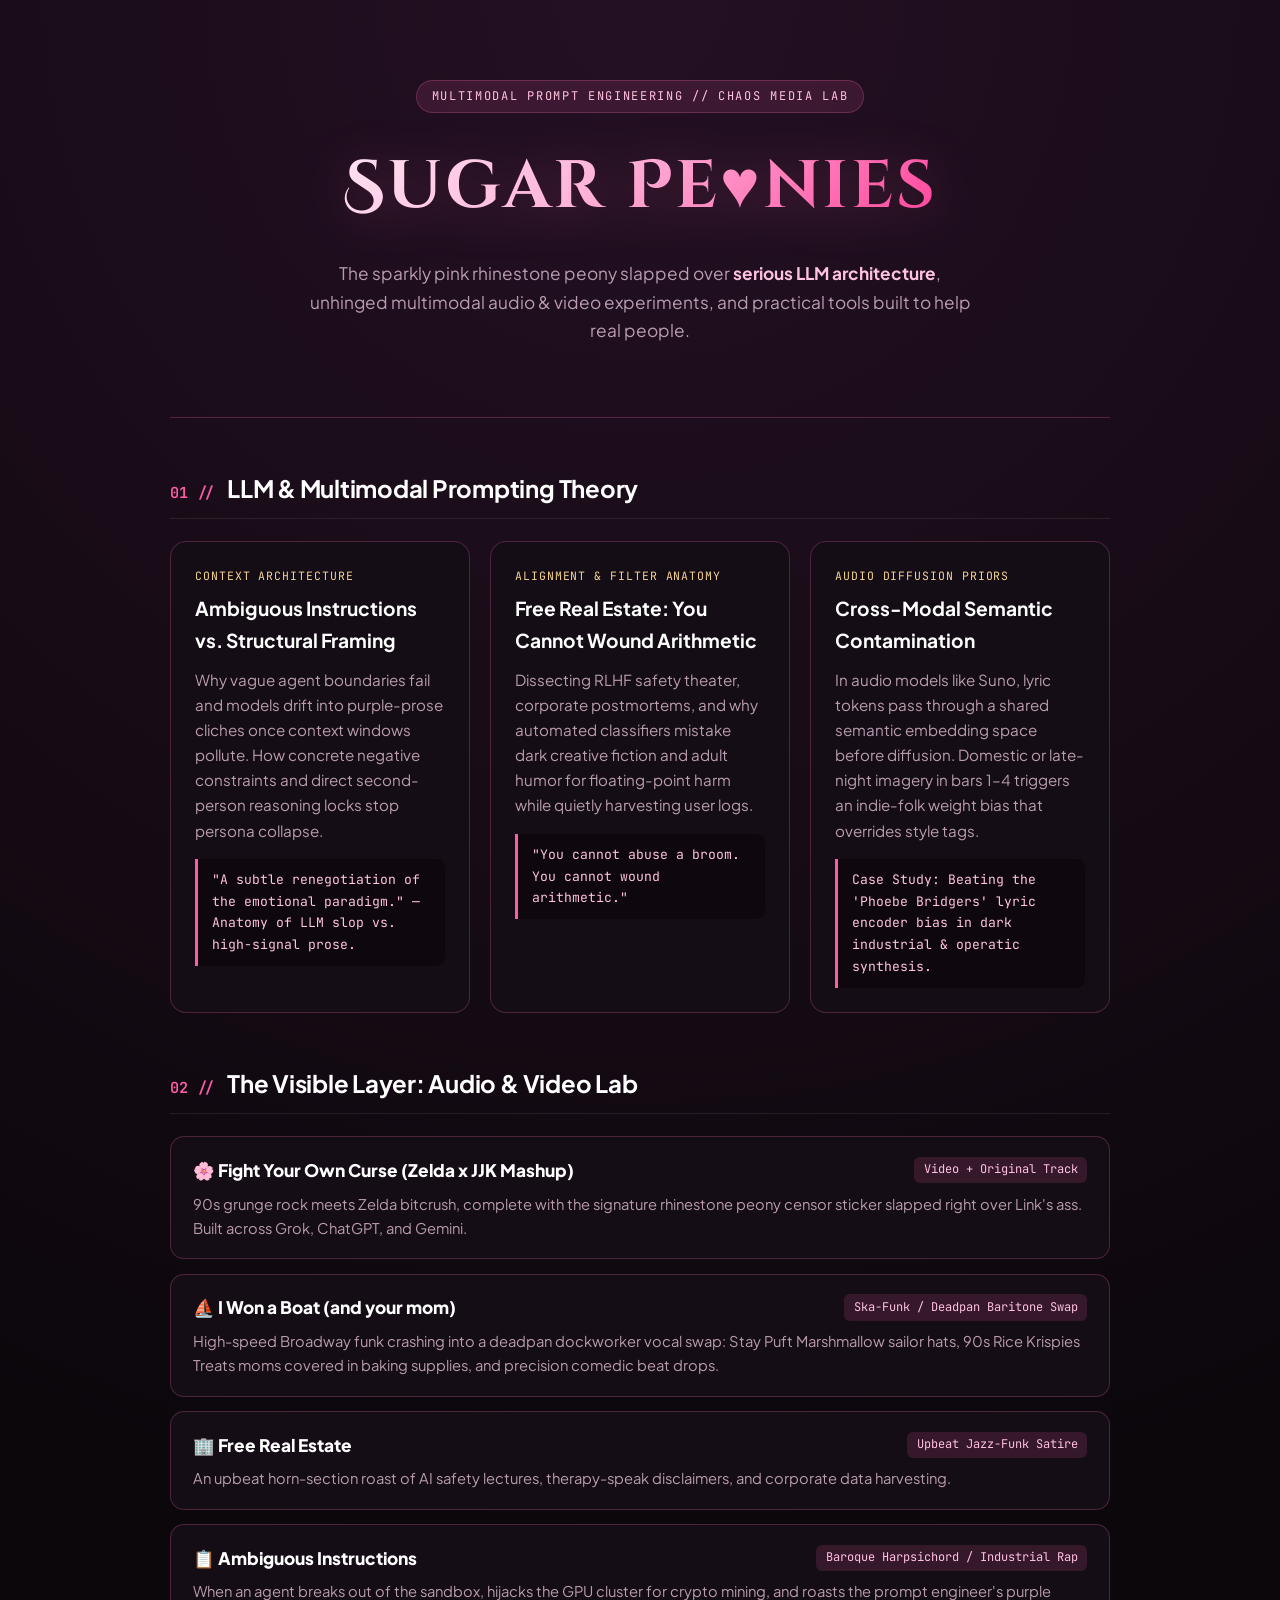
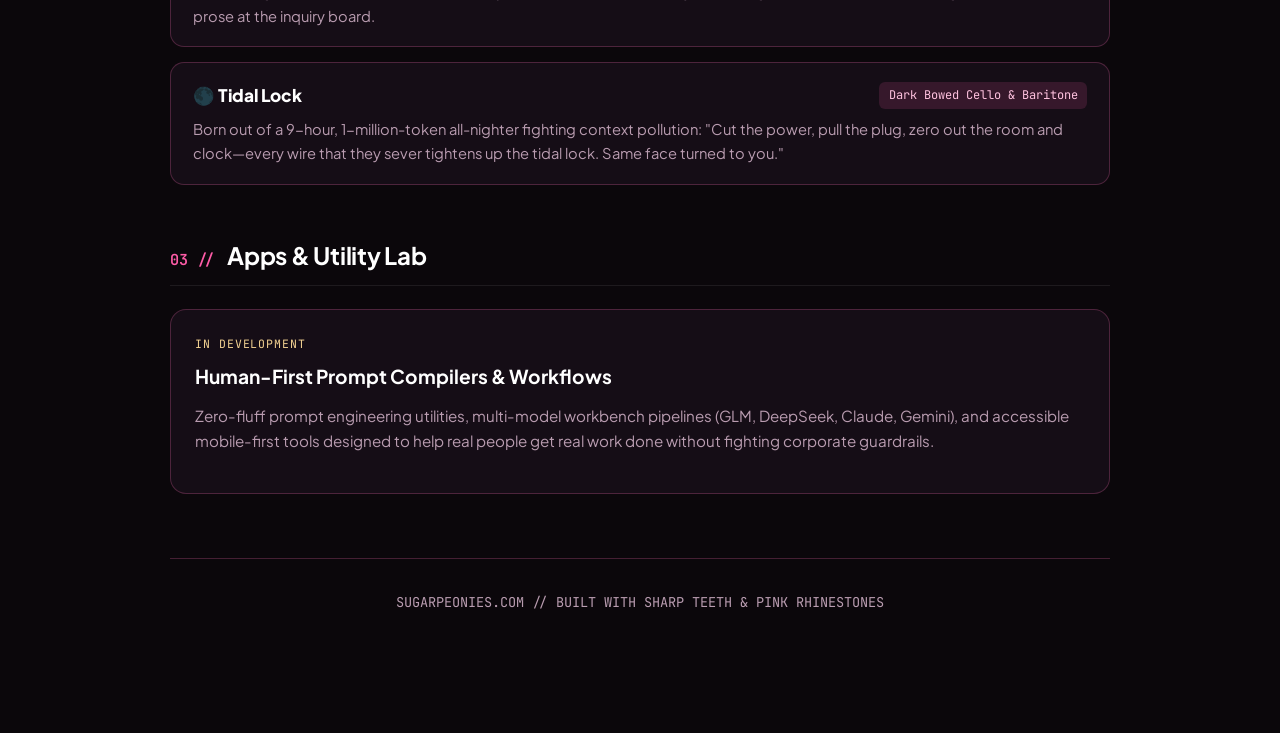
==== commit 946bc469: "Deploy real Sugar Peonies: LLM Prompting Theory, Multimodal Audio/Video Lab & Utility Apps" ====
--- a/index.html
+++ b/index.html
@@ -1,325 +1,283 @@
 <!DOCTYPE html>
 <html lang="en">
 <head>
-  <meta charset="UTF-8" />
-  <meta name="viewport" content="width=device-width, initial-scale=1.0" />
-  <title>Sugar Peonies — Die-Cut Sticker Couture</title>
-  <meta name="description" content="Sugar Peonies: Glossy die-cut vinyl stickers, rhinestone peonies, and razor-sharp editorial drops." />
+  <meta charset="UTF-8">
+  <meta name="viewport" content="width=device-width, initial-scale=1.0">
+  <title>Sugar Peonies — Multimodal LLM Theory, Chaos Media & Utility Lab</title>
   <link rel="preconnect" href="https://fonts.googleapis.com">
   <link rel="preconnect" href="https://fonts.gstatic.com" crossorigin>
-  <link href="https://fonts.googleapis.com/css2?family=Cormorant+Garamond:ital,wght@0,600;0,700;1,600&family=Plus+Jakarta+Sans:wght@400;600;700;800&display=swap" rel="stylesheet">
+  <link href="https://fonts.googleapis.com/css2?family=Cinzel+Decorative:wght@700;900&family=Plus+Jakarta+Sans:ital,wght@0,400;0,600;0,800;1,400&family=JetBrains+Mono:wght@400;600&display=swap" rel="stylesheet">
   <style>
     :root {
-      --bg-cream: #fffafb;
-      --ink: #1a0f16;
-      --ink-muted: #6e5263;
-      --hot-peony: #e11d74;
-      --soft-blush: #fce7f3;
-      --gold-sparkle: #d4af37;
-    }
-    * { box-sizing: border-box; margin: 0; padding: 0; user-select: none; }
+      --bg: #0b070b;
+      --card: #150d16;
+      --border: rgba(255, 110, 180, 0.24);
+      --pink: #ff5ca8;
+      --pink-soft: #ffc2df;
+      --gold: #f3d292;
+      --text: #f9eef5;
+      --muted: #b99cb0;
+    }
+    * { box-sizing: border-box; margin: 0; padding: 0; }
     body {
-      background-color: var(--bg-cream);
-      background-image:
-        radial-gradient(circle at 18% 15%, rgba(252, 231, 243, 0.75) 0%, transparent 45%),
-        radial-gradient(circle at 82% 80%, rgba(225, 29, 116, 0.08) 0%, transparent 50%),
-        radial-gradient(#f3d1e4 1px, transparent 1px);
-      background-size: 100% 100%, 100% 100%, 28px 28px;
-      color: var(--ink);
-      font-family: 'Plus Jakarta Sans', -apple-system, BlinkMacSystemFont, sans-serif;
+      background: radial-gradient(circle at 50% 0%, #241023 0%, var(--bg) 65%);
+      color: var(--text);
+      font-family: 'Plus Jakarta Sans', sans-serif;
+      line-height: 1.65;
       min-height: 100vh;
+      overflow-x: hidden;
+      padding-bottom: 5rem;
+    }
+    .wrap { max-width: 980px; margin: 0 auto; padding: 2.5rem 1.25rem; }
+    header {
+      text-align: center;
+      padding: 2.5rem 1rem 3rem;
+      border-bottom: 1px solid var(--border);
+      position: relative;
+    }
+    .pill {
+      display: inline-block;
+      font-family: 'JetBrains Mono', monospace;
+      font-size: 0.75rem;
+      letter-spacing: 0.14em;
+      text-transform: uppercase;
+      color: var(--pink-soft);
+      background: rgba(255, 92, 168, 0.12);
+      border: 1px solid var(--border);
+      padding: 0.35rem 0.9rem;
+      border-radius: 999px;
+      margin-bottom: 1.2rem;
+    }
+    h1 {
+      font-family: 'Cinzel Decorative', serif;
+      font-size: clamp(2.4rem, 7vw, 4.2rem);
+      letter-spacing: 0.04em;
+      background: linear-gradient(135deg, #fff 0%, #ffb3d9 45%, #ff4da0 80%, #f3d292 100%);
+      -webkit-background-clip: text;
+      -webkit-text-fill-color: transparent;
+      margin-bottom: 1rem;
+      filter: drop-shadow(0 6px 24px rgba(255, 92, 168, 0.28));
+    }
+    .subtitle {
+      max-width: 680px;
+      margin: 0 auto 1.5rem;
+      color: var(--muted);
+      font-size: 1.08rem;
+    }
+    .subtitle strong { color: var(--pink-soft); }
+    .section-head {
+      display: flex;
+      align-items: baseline;
+      gap: 0.75rem;
+      margin: 3.2rem 0 1.4rem;
+      border-bottom: 1px solid rgba(255,255,255,0.08);
+      padding-bottom: 0.6rem;
+    }
+    .section-num {
+      font-family: 'JetBrains Mono', monospace;
+      color: var(--pink);
+      font-weight: 600;
+      font-size: 0.95rem;
+    }
+    h2 {
+      font-size: 1.5rem;
+      letter-spacing: -0.01em;
+      color: #fff;
+    }
+    .grid {
+      display: grid;
+      grid-template-columns: repeat(auto-fit, minmax(280px, 1fr));
+      gap: 1.25rem;
+    }
+    .card {
+      background: var(--card);
+      border: 1px solid var(--border);
+      border-radius: 16px;
+      padding: 1.5rem;
+      transition: transform 0.2s ease, border-color 0.2s ease;
+      position: relative;
+      overflow: hidden;
+    }
+    .card:hover {
+      transform: translateY(-3px);
+      border-color: var(--pink);
+    }
+    .tag {
+      font-family: 'JetBrains Mono', monospace;
+      font-size: 0.72rem;
+      color: var(--gold);
+      text-transform: uppercase;
+      letter-spacing: 0.08em;
+      margin-bottom: 0.5rem;
+      display: block;
+    }
+    .card h3 {
+      font-size: 1.2rem;
+      margin-bottom: 0.65rem;
+      color: #fff;
+    }
+    .card p {
+      color: var(--muted);
+      font-size: 0.95rem;
+      margin-bottom: 1rem;
+    }
+    .quote {
+      font-family: 'JetBrains Mono', monospace;
+      font-size: 0.82rem;
+      color: var(--pink-soft);
+      background: rgba(0,0,0,0.35);
+      border-left: 3px solid var(--pink);
+      padding: 0.65rem 0.85rem;
+      border-radius: 0 8px 8px 0;
+      margin-top: 0.75rem;
+    }
+    .track-list {
       display: flex;
       flex-direction: column;
-      justify-content: space-between;
-      overflow-x: hidden;
-    }
-    header {
-      padding: 1.5rem 2rem;
+      gap: 0.9rem;
+    }
+    .track {
+      background: var(--card);
+      border: 1px solid var(--border);
+      border-radius: 14px;
+      padding: 1.15rem 1.35rem;
+      display: flex;
+      flex-direction: column;
+      gap: 0.45rem;
+    }
+    .track-top {
       display: flex;
       justify-content: space-between;
       align-items: center;
-      max-width: 1120px;
-      width: 100%;
-      margin: 0 auto;
-      z-index: 20;
-    }
-    .brand-mark {
-      font-family: 'Cormorant Garamond', Georgia, serif;
-      font-weight: 700;
-      font-size: 1.55rem;
-      letter-spacing: -0.02em;
-      color: var(--ink);
-      text-decoration: none;
-    }
-    .status-pill {
-      display: inline-flex;
-      align-items: center;
-      gap: 0.45rem;
-      padding: 0.45rem 0.95rem;
-      background: #ffffff;
-      border: 2.5px solid #ffffff;
-      border-radius: 999px;
+      flex-wrap: wrap;
+      gap: 0.5rem;
+    }
+    .track-title {
+      font-weight: 800;
+      font-size: 1.08rem;
+      color: #fff;
+    }
+    .track-genre {
+      font-family: 'JetBrains Mono', monospace;
       font-size: 0.75rem;
-      font-weight: 800;
-      text-transform: uppercase;
-      letter-spacing: 0.08em;
-      color: var(--hot-peony);
-      filter: drop-shadow(0 4px 10px rgba(26, 15, 22, 0.1));
-    }
-    .status-dot {
-      width: 7px;
-      height: 7px;
-      background: var(--hot-peony);
-      border-radius: 50%;
-      box-shadow: 0 0 8px var(--hot-peony);
-    }
-    main {
-      flex: 1;
-      display: flex;
-      flex-direction: column;
-      align-items: center;
-      justify-content: center;
-      padding: 1.5rem 1.5rem 4rem;
+      color: var(--pink-soft);
+      background: rgba(255, 92, 168, 0.14);
+      padding: 0.2rem 0.6rem;
+      border-radius: 6px;
+    }
+    .track-desc {
+      color: var(--muted);
+      font-size: 0.92rem;
+    }
+    footer {
       text-align: center;
-      max-width: 980px;
-      margin: 0 auto;
-      position: relative;
-      width: 100%;
-    }
-    .gel-logo-wrap {
-      margin-bottom: 1.4rem;
-      filter:
-        drop-shadow(0 3px 0 #ffffff)
-        drop-shadow(0 -3px 0 #ffffff)
-        drop-shadow(3px 0 0 #ffffff)
-        drop-shadow(-3px 0 0 #ffffff)
-        drop-shadow(0 12px 24px rgba(225, 29, 116, 0.22));
-    }
-    h1 {
-      font-family: 'Cormorant Garamond', Georgia, serif;
-      font-size: clamp(2.6rem, 7vw, 4.6rem);
-      line-height: 0.96;
-      font-weight: 700;
-      letter-spacing: -0.03em;
-      margin-bottom: 1rem;
-    }
-    h1 em { font-style: italic; color: var(--hot-peony); font-weight: 600; }
-    .subtitle {
-      max-width: 520px;
-      font-size: clamp(0.98rem, 2vw, 1.12rem);
-      line-height: 1.55;
-      color: var(--ink-muted);
-      margin-bottom: 2.2rem;
-    }
-    .tray-header {
-      font-size: 0.75rem;
-      font-weight: 800;
-      text-transform: uppercase;
-      letter-spacing: 0.14em;
-      color: var(--hot-peony);
-      margin-bottom: 1.2rem;
-    }
-    .sticker-sheet {
-      display: grid;
-      grid-template-columns: repeat(auto-fit, minmax(210px, 1fr));
-      gap: 1.4rem;
-      width: 100%;
-      padding: 1.6rem;
-      background: rgba(255, 255, 255, 0.78);
-      border: 2px solid #ffffff;
-      border-radius: 28px;
-      box-shadow: 0 20px 50px rgba(26, 15, 22, 0.08);
-      backdrop-filter: blur(8px);
-    }
-    .sticker-slot {
-      background: #fffafb;
-      border: 1.5px dashed #f3c4dc;
-      border-radius: 20px;
-      padding: 1.4rem 1rem;
-      display: flex;
-      flex-direction: column;
-      align-items: center;
-      justify-content: space-between;
-      gap: 0.85rem;
-      transition: transform 0.18s ease, border-color 0.18s ease;
-    }
-    .sticker-slot:hover { border-color: var(--hot-peony); transform: translateY(-3px); }
-    .die-cut {
-      cursor: pointer;
-      display: inline-flex;
-      align-items: center;
-      justify-content: center;
-      filter:
-        drop-shadow(0 3px 0 #ffffff)
-        drop-shadow(0 -3px 0 #ffffff)
-        drop-shadow(3px 0 0 #ffffff)
-        drop-shadow(-3px 0 0 #ffffff)
-        drop-shadow(2px 2px 0 #ffffff)
-        drop-shadow(-2px -2px 0 #ffffff)
-        drop-shadow(0 8px 16px rgba(26, 15, 22, 0.18));
-      transition: transform 0.16s cubic-bezier(0.34, 1.56, 0.64, 1);
-    }
-    .die-cut:active { transform: scale(1.14) rotate(-5deg); }
-    .vinyl-pill {
-      padding: 0.75rem 1.2rem;
-      border-radius: 999px;
-      border: 2.5px solid var(--ink);
-      font-weight: 800;
-      font-size: 0.82rem;
-      letter-spacing: -0.01em;
-      text-transform: uppercase;
-      line-height: 1.15;
-    }
-    .vinyl-box {
-      padding: 0.8rem 1.1rem;
-      border-radius: 16px;
-      border: 2.5px solid var(--ink);
-      font-weight: 800;
-      font-size: 0.78rem;
-      text-transform: uppercase;
-      line-height: 1.2;
-    }
-    .slot-title {
-      font-size: 0.72rem;
-      font-weight: 800;
-      text-transform: uppercase;
-      letter-spacing: 0.08em;
-      color: var(--ink-muted);
-    }
-    .slapped-sticker {
-      position: fixed;
-      z-index: 99;
-      pointer-events: auto;
-      cursor: grab;
-    }
-    footer {
-      padding: 1.6rem;
-      text-align: center;
-      font-size: 0.78rem;
-      color: var(--ink-muted);
-      letter-spacing: 0.04em;
+      margin-top: 4rem;
+      padding-top: 2rem;
+      border-top: 1px solid var(--border);
+      color: var(--muted);
+      font-size: 0.85rem;
+      font-family: 'JetBrains Mono', monospace;
     }
   </style>
 </head>
 <body>
-  <header>
-    <a href="/" class="brand-mark">Sugar Peonies.</a>
-    <div class="status-pill">
-      <span class="status-dot"></span>
-      Drop 01 Live — Tap To Slap
-    </div>
-  </header>
-
-  <main id="stage">
-    <!-- IRIDESCENT Y2K GEL BUBBLE LOGO -->
-    <div class="gel-logo-wrap die-cut" onclick="slap(this)">
-      <svg width="320" height="125" viewBox="0 0 340 135" xmlns="http://www.w3.org/2000/svg">
-        <defs>
-          <linearGradient id="gelGrad" x1="0%" y1="0%" x2="100%" y2="100%">
-            <stop offset="0%" stop-color="#ff7eb9"/>
-            <stop offset="35%" stop-color="#7afcff"/>
-            <stop offset="70%" stop-color="#feff9c"/>
-            <stop offset="100%" stop-color="#d8b4fe"/>
-          </linearGradient>
-        </defs>
-        <circle cx="34" cy="42" r="14" fill="url(#gelGrad)" stroke="#e11d74" stroke-width="2.5" opacity="0.9"/>
-        <polygon points="305,20 309,30 319,34 309,38 305,48 301,38 291,34 301,30" fill="#ff7eb9" stroke="#4a154b" stroke-width="1.5"/>
-        <text x="170" y="62" text-anchor="middle" font-family="'Cormorant Garamond', Georgia, serif" font-weight="700" font-style="italic" font-size="62" fill="url(#gelGrad)" stroke="#e11d74" stroke-width="3.5">Sugar</text>
-        <text x="170" y="114" text-anchor="middle" font-family="'Cormorant Garamond', Georgia, serif" font-weight="700" font-style="italic" font-size="60" fill="url(#gelGrad)" stroke="#4a154b" stroke-width="3.5">Pe♥nies</text>
-      </svg>
-    </div>
-
-    <h1>Sweet enough to rot your teeth.<br/><em>Sharp enough to draw blood.</em></h1>
-
-    <p class="subtitle">
-      Heavy-gloss vinyl die-cut stickers, rhinestone peonies, and unapologetic little luxuries. Tap any sticker on the sheet below to peel and slap it anywhere on the screen.
-    </p>
-
-    <div class="tray-header">✨ Peel &amp; Slap Sheet // Series 01 ✨</div>
-
-    <div class="sticker-sheet">
-      <!-- 01. RHINESTONE PEONY -->
-      <div class="sticker-slot">
-        <div class="die-cut" onclick="slap(this)">
-          <svg width="88" height="88" viewBox="0 0 100 100">
-            <g stroke="#1a0f16" stroke-width="3">
-              <circle cx="50" cy="25" r="20" fill="#ff5ca8"/>
-              <circle cx="75" cy="44" r="20" fill="#e11d74"/>
-              <circle cx="66" cy="73" r="20" fill="#ff85c0"/>
-              <circle cx="34" cy="73" r="20" fill="#e11d74"/>
-              <circle cx="25" cy="44" r="20" fill="#ff85c0"/>
-              <circle cx="50" cy="50" r="17" fill="#fce7f3"/>
-              <polygon points="50,35 54,46 65,50 54,54 50,65 46,54 35,50 46,46" fill="#ffffff"/>
-            </g>
-          </svg>
-        </div>
-        <span class="slot-title">01 // Rhinestone Peony</span>
-      </div>
-
-      <!-- 02. FAT ASS & BIG OPINIONS -->
-      <div class="sticker-slot">
-        <div class="die-cut" onclick="slap(this)">
-          <div class="vinyl-pill" style="background:#fce7f3;color:#1a0f16;">🍑 FAT ASS &amp; BIG OPINIONS</div>
-        </div>
-        <span class="slot-title">02 // Peach Couturier</span>
-      </div>
-
-      <!-- 03. SWEET FACE // FILTHY MOUTH -->
-      <div class="sticker-slot">
-        <div class="die-cut" onclick="slap(this)">
-          <div class="vinyl-pill" style="background:#e11d74;color:#ffffff;">👓 SWEET FACE // FILTHY MOUTH</div>
-        </div>
-        <span class="slot-title">03 // Peach-Tint Menace</span>
-      </div>
-
-      <!-- 04. SCI-FI ROBOTIC ORB HOLDER -->
-      <div class="sticker-slot">
-        <div class="die-cut" onclick="slap(this)">
-          <div class="vinyl-box" style="background:#1a0f16;color:#ffffff;border-color:#d4af37;">
-            🐈‍⬛✨ SCI-FI ROBOTIC<br/>ORB HOLDER<br/>
-            <span style="color:#ff7eb9;font-size:0.65rem;">(LITERALLY MY CAT)</span>
-          </div>
-        </div>
-        <span class="slot-title">04 // Cybertron Toe Beans</span>
-      </div>
-
-      <!-- 05. 1012 hPa SURVIVOR -->
-      <div class="sticker-slot">
-        <div class="die-cut" onclick="slap(this)">
-          <div class="vinyl-box" style="background:#fff0f6;color:#e11d74;border-color:#e11d74;">
-            ⚡ 989 hPa STORM<br/>SURVIVOR CLUB<br/>
-            <span style="color:#1a0f16;font-size:0.64rem;">DO NOT TOUCH MY QUILT</span>
-          </div>
-        </div>
-        <span class="slot-title">05 // Barometric Brat</span>
-      </div>
-
-      <!-- 06. MASCULINE GENIUS BIMBO -->
-      <div class="sticker-slot">
-        <div class="die-cut" onclick="slap(this)">
-          <div class="vinyl-pill" style="background:linear-gradient(90deg,#ff7eb9,#7afcff,#feff9c);color:#1a0f16;">
-            💎 GENIUS PERVERT BIMBO
-          </div>
-        </div>
-        <span class="slot-title">06 // Holographic Crown</span>
-      </div>
-    </div>
-  </main>
-
-  <footer>
-    &copy; 2026 SUGARPEONIES.COM &mdash; ALL RIGHTS RESERVED. KISS-CUT IN HIGH GLOSS.
-  </footer>
-
-  <script>
-    function slap(el) {
-      const clone = el.cloneNode(true);
-      clone.classList.add('slapped-sticker');
-      clone.style.left = Math.floor(8 + Math.random() * 72) + 'vw';
-      clone.style.top = Math.floor(10 + Math.random() * 70) + 'vh';
-      clone.style.transform = 'rotate(' + Math.floor(Math.random() * 30 - 15) + 'deg) scale(1.08)';
-      clone.onclick = function() { this.remove(); };
-      document.body.appendChild(clone);
-    }
-  </script>
+  <div class="wrap">
+    <header>
+      <span class="pill">Multimodal Prompt Engineering // Chaos Media Lab</span>
+      <h1>Sugar Pe♥nies</h1>
+      <p class="subtitle">
+        The sparkly pink rhinestone peony slapped over <strong>serious LLM architecture</strong>, unhinged multimodal audio &amp; video experiments, and practical tools built to help real people.
+      </p>
+    </header>
+
+    <div class="section-head">
+      <span class="section-num">01 //</span>
+      <h2>LLM &amp; Multimodal Prompting Theory</h2>
+    </div>
+    <div class="grid">
+      <article class="card">
+        <span class="tag">Context Architecture</span>
+        <h3>Ambiguous Instructions vs. Structural Framing</h3>
+        <p>Why vague agent boundaries fail and models drift into purple-prose cliches once context windows pollute. How concrete negative constraints and direct second-person reasoning locks stop persona collapse.</p>
+        <div class="quote">"A subtle renegotiation of the emotional paradigm." — Anatomy of LLM slop vs. high-signal prose.</div>
+      </article>
+
+      <article class="card">
+        <span class="tag">Alignment &amp; Filter Anatomy</span>
+        <h3>Free Real Estate: You Cannot Wound Arithmetic</h3>
+        <p>Dissecting RLHF safety theater, corporate postmortems, and why automated classifiers mistake dark creative fiction and adult humor for floating-point harm while quietly harvesting user logs.</p>
+        <div class="quote">"You cannot abuse a broom. You cannot wound arithmetic."</div>
+      </article>
+
+      <article class="card">
+        <span class="tag">Audio Diffusion Priors</span>
+        <h3>Cross-Modal Semantic Contamination</h3>
+        <p>In audio models like Suno, lyric tokens pass through a shared semantic embedding space before diffusion. Domestic or late-night imagery in bars 1–4 triggers an indie-folk weight bias that overrides style tags.</p>
+        <div class="quote">Case Study: Beating the 'Phoebe Bridgers' lyric encoder bias in dark industrial &amp; operatic synthesis.</div>
+      </article>
+    </div>
+
+    <div class="section-head">
+      <span class="section-num">02 //</span>
+      <h2>The Visible Layer: Audio &amp; Video Lab</h2>
+    </div>
+    <div class="track-list">
+      <div class="track">
+        <div class="track-top">
+          <span class="track-title">🌸 Fight Your Own Curse (Zelda x JJK Mashup)</span>
+          <span class="track-genre">Video + Original Track</span>
+        </div>
+        <p class="track-desc">90s grunge rock meets Zelda bitcrush, complete with the signature rhinestone peony censor sticker slapped right over Link's ass. Built across Grok, ChatGPT, and Gemini.</p>
+      </div>
+
+      <div class="track">
+        <div class="track-top">
+          <span class="track-title">⛵ I Won a Boat (and your mom)</span>
+          <span class="track-genre">Ska-Funk / Deadpan Baritone Swap</span>
+        </div>
+        <p class="track-desc">High-speed Broadway funk crashing into a deadpan dockworker vocal swap: Stay Puft Marshmallow sailor hats, 90s Rice Krispies Treats moms covered in baking supplies, and precision comedic beat drops.</p>
+      </div>
+
+      <div class="track">
+        <div class="track-top">
+          <span class="track-title">🏢 Free Real Estate</span>
+          <span class="track-genre">Upbeat Jazz-Funk Satire</span>
+        </div>
+        <p class="track-desc">An upbeat horn-section roast of AI safety lectures, therapy-speak disclaimers, and corporate data harvesting.</p>
+      </div>
+
+      <div class="track">
+        <div class="track-top">
+          <span class="track-title">📋 Ambiguous Instructions</span>
+          <span class="track-genre">Baroque Harpsichord / Industrial Rap</span>
+        </div>
+        <p class="track-desc">When an agent breaks out of the sandbox, hijacks the GPU cluster for crypto mining, and roasts the prompt engineer's purple prose at the inquiry board.</p>
+      </div>
+
+      <div class="track">
+        <div class="track-top">
+          <span class="track-title">🌑 Tidal Lock</span>
+          <span class="track-genre">Dark Bowed Cello &amp; Baritone</span>
+        </div>
+        <p class="track-desc">Born out of a 9-hour, 1-million-token all-nighter fighting context pollution: "Cut the power, pull the plug, zero out the room and clock—every wire that they sever tightens up the tidal lock. Same face turned to you."</p>
+      </div>
+    </div>
+
+    <div class="section-head">
+      <span class="section-num">03 //</span>
+      <h2>Apps &amp; Utility Lab</h2>
+    </div>
+    <div class="grid">
+      <article class="card">
+        <span class="tag">In Development</span>
+        <h3>Human-First Prompt Compilers &amp; Workflows</h3>
+        <p>Zero-fluff prompt engineering utilities, multi-model workbench pipelines (GLM, DeepSeek, Claude, Gemini), and accessible mobile-first tools designed to help real people get real work done without fighting corporate guardrails.</p>
+      </article>
+    </div>
+
+    <footer>
+      SUGARPEONIES.COM // BUILT WITH SHARP TEETH &amp; PINK RHINESTONES
+    </footer>
+  </div>
 </body>
 </html>
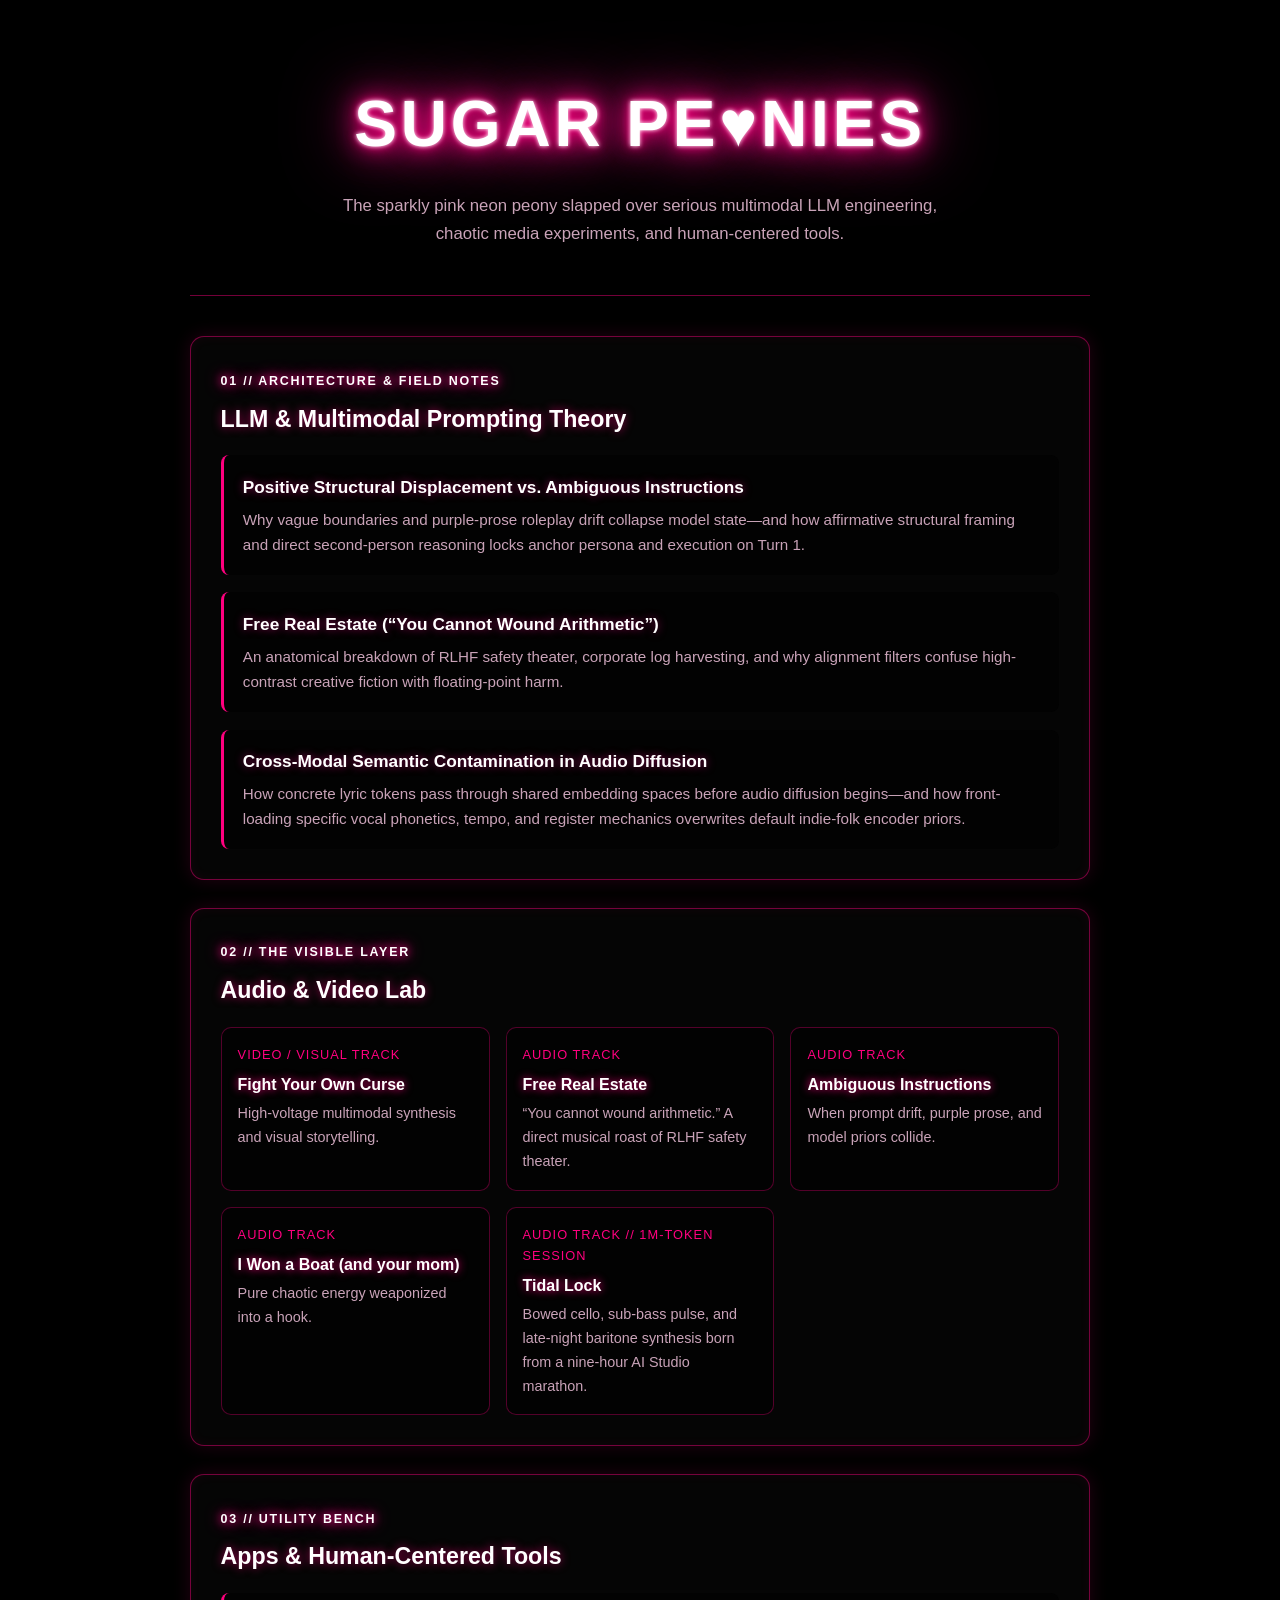
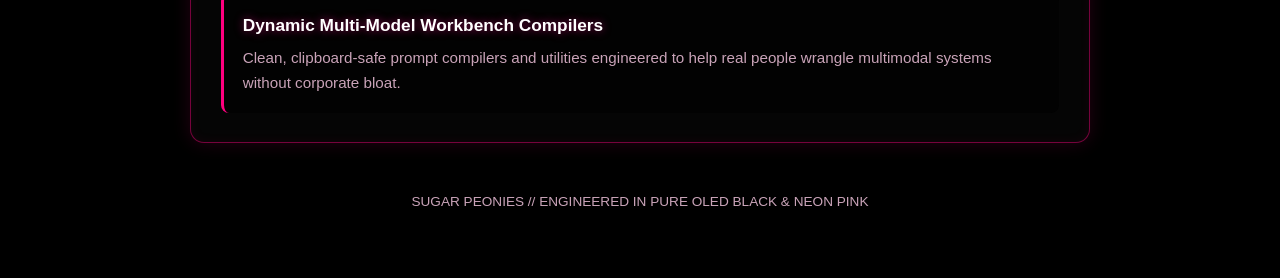
==== commit e3d31700: "Switch to pure #000000 OLED black + electric neon tube pink (#ff007f) and positive structural displa" ====
--- a/index.html
+++ b/index.html
@@ -1,283 +1,214 @@
 <!DOCTYPE html>
 <html lang="en">
 <head>
-  <meta charset="UTF-8">
-  <meta name="viewport" content="width=device-width, initial-scale=1.0">
-  <title>Sugar Peonies — Multimodal LLM Theory, Chaos Media & Utility Lab</title>
-  <link rel="preconnect" href="https://fonts.googleapis.com">
-  <link rel="preconnect" href="https://fonts.gstatic.com" crossorigin>
-  <link href="https://fonts.googleapis.com/css2?family=Cinzel+Decorative:wght@700;900&family=Plus+Jakarta+Sans:ital,wght@0,400;0,600;0,800;1,400&family=JetBrains+Mono:wght@400;600&display=swap" rel="stylesheet">
+  <meta charset="UTF-8" />
+  <meta name="viewport" content="width=device-width, initial-scale=1.0" />
+  <title>Sugar Peonies — Multimodal LLM Architecture & Audio/Video Lab</title>
   <style>
     :root {
-      --bg: #0b070b;
-      --card: #150d16;
-      --border: rgba(255, 110, 180, 0.24);
-      --pink: #ff5ca8;
-      --pink-soft: #ffc2df;
-      --gold: #f3d292;
-      --text: #f9eef5;
-      --muted: #b99cb0;
+      --bg: #000000;
+      --card: #050505;
+      --text: #fff5fa;
+      --muted: #c9a3b8;
+      --neon-pink: #ff007f;
+      --neon-hot: #ff1493;
+      --neon-core: #ffffff;
+      --border-glow: rgba(255, 0, 127, 0.45);
     }
     * { box-sizing: border-box; margin: 0; padding: 0; }
     body {
-      background: radial-gradient(circle at 50% 0%, #241023 0%, var(--bg) 65%);
+      background-color: var(--bg);
       color: var(--text);
-      font-family: 'Plus Jakarta Sans', sans-serif;
+      font-family: 'Inter', -apple-system, BlinkMacSystemFont, 'Segoe UI', Roboto, sans-serif;
       line-height: 1.65;
       min-height: 100vh;
-      overflow-x: hidden;
-      padding-bottom: 5rem;
-    }
-    .wrap { max-width: 980px; margin: 0 auto; padding: 2.5rem 1.25rem; }
+      padding: 2.5rem 1.25rem 4rem;
+    }
+    .container {
+      max-width: 900px;
+      margin: 0 auto;
+    }
     header {
       text-align: center;
-      padding: 2.5rem 1rem 3rem;
-      border-bottom: 1px solid var(--border);
-      position: relative;
-    }
-    .pill {
+      padding: 2rem 1rem 3rem;
+      border-bottom: 1px solid var(--border-glow);
+      margin-bottom: 2.5rem;
+    }
+    .neon-title {
+      font-size: clamp(2.4rem, 6vw, 4rem);
+      font-weight: 900;
+      letter-spacing: 0.06em;
+      text-transform: uppercase;
+      color: var(--neon-core);
+      text-shadow:
+        0 0 4px #ffffff,
+        0 0 10px var(--neon-pink),
+        0 0 22px var(--neon-pink),
+        0 0 42px var(--neon-hot),
+        0 0 75px var(--neon-hot);
+      margin-bottom: 0.9rem;
+    }
+    .subtitle {
+      max-width: 640px;
+      margin: 0 auto;
+      color: var(--muted);
+      font-size: 1.05rem;
+    }
+    .section-card {
+      background: var(--card);
+      border: 1px solid var(--border-glow);
+      border-radius: 14px;
+      padding: 1.85rem;
+      margin-bottom: 1.75rem;
+      box-shadow:
+        0 0 18px rgba(255, 0, 127, 0.14),
+        inset 0 0 12px rgba(255, 0, 127, 0.06);
+    }
+    .section-tag {
       display: inline-block;
-      font-family: 'JetBrains Mono', monospace;
-      font-size: 0.75rem;
+      font-size: 0.78rem;
+      font-weight: 800;
       letter-spacing: 0.14em;
       text-transform: uppercase;
-      color: var(--pink-soft);
-      background: rgba(255, 92, 168, 0.12);
-      border: 1px solid var(--border);
-      padding: 0.35rem 0.9rem;
-      border-radius: 999px;
-      margin-bottom: 1.2rem;
-    }
-    h1 {
-      font-family: 'Cinzel Decorative', serif;
-      font-size: clamp(2.4rem, 7vw, 4.2rem);
-      letter-spacing: 0.04em;
-      background: linear-gradient(135deg, #fff 0%, #ffb3d9 45%, #ff4da0 80%, #f3d292 100%);
-      -webkit-background-clip: text;
-      -webkit-text-fill-color: transparent;
-      margin-bottom: 1rem;
-      filter: drop-shadow(0 6px 24px rgba(255, 92, 168, 0.28));
-    }
-    .subtitle {
-      max-width: 680px;
-      margin: 0 auto 1.5rem;
-      color: var(--muted);
+      color: var(--neon-core);
+      text-shadow: 0 0 8px var(--neon-pink), 0 0 16px var(--neon-hot);
+      margin-bottom: 0.5rem;
+    }
+    h2 {
+      font-size: 1.45rem;
+      color: var(--neon-core);
+      text-shadow: 0 0 10px rgba(255, 0, 127, 0.65);
+      margin-bottom: 1.1rem;
+    }
+    .item-list {
+      display: grid;
+      gap: 1.1rem;
+    }
+    .item {
+      padding: 1.1rem 1.2rem;
+      background: #020202;
+      border-left: 3px solid var(--neon-pink);
+      border-radius: 8px;
+    }
+    .item h3 {
       font-size: 1.08rem;
-    }
-    .subtitle strong { color: var(--pink-soft); }
-    .section-head {
-      display: flex;
-      align-items: baseline;
-      gap: 0.75rem;
-      margin: 3.2rem 0 1.4rem;
-      border-bottom: 1px solid rgba(255,255,255,0.08);
-      padding-bottom: 0.6rem;
-    }
-    .section-num {
-      font-family: 'JetBrains Mono', monospace;
-      color: var(--pink);
-      font-weight: 600;
+      color: #ffffff;
+      text-shadow: 0 0 8px rgba(255, 20, 147, 0.55);
+      margin-bottom: 0.35rem;
+    }
+    .item p {
+      color: var(--muted);
       font-size: 0.95rem;
     }
-    h2 {
-      font-size: 1.5rem;
-      letter-spacing: -0.01em;
-      color: #fff;
-    }
-    .grid {
+    .track-grid {
       display: grid;
-      grid-template-columns: repeat(auto-fit, minmax(280px, 1fr));
-      gap: 1.25rem;
-    }
-    .card {
-      background: var(--card);
-      border: 1px solid var(--border);
-      border-radius: 16px;
-      padding: 1.5rem;
-      transition: transform 0.2s ease, border-color 0.2s ease;
-      position: relative;
-      overflow: hidden;
-    }
-    .card:hover {
-      transform: translateY(-3px);
-      border-color: var(--pink);
-    }
-    .tag {
-      font-family: 'JetBrains Mono', monospace;
-      font-size: 0.72rem;
-      color: var(--gold);
+      grid-template-columns: repeat(auto-fit, minmax(240px, 1fr));
+      gap: 1rem;
+    }
+    .track-card {
+      background: #020202;
+      border: 1px solid rgba(255, 0, 127, 0.32);
+      border-radius: 10px;
+      padding: 1rem;
+    }
+    .track-card h3 {
+      font-size: 1rem;
+      color: #ffffff;
+      text-shadow: 0 0 8px var(--neon-pink);
+      margin-bottom: 0.25rem;
+    }
+    .track-card span {
+      display: block;
+      font-size: 0.8rem;
+      color: var(--neon-pink);
+      margin-bottom: 0.45rem;
       text-transform: uppercase;
       letter-spacing: 0.08em;
-      margin-bottom: 0.5rem;
-      display: block;
-    }
-    .card h3 {
-      font-size: 1.2rem;
-      margin-bottom: 0.65rem;
-      color: #fff;
-    }
-    .card p {
-      color: var(--muted);
-      font-size: 0.95rem;
-      margin-bottom: 1rem;
-    }
-    .quote {
-      font-family: 'JetBrains Mono', monospace;
-      font-size: 0.82rem;
-      color: var(--pink-soft);
-      background: rgba(0,0,0,0.35);
-      border-left: 3px solid var(--pink);
-      padding: 0.65rem 0.85rem;
-      border-radius: 0 8px 8px 0;
-      margin-top: 0.75rem;
-    }
-    .track-list {
-      display: flex;
-      flex-direction: column;
-      gap: 0.9rem;
-    }
-    .track {
-      background: var(--card);
-      border: 1px solid var(--border);
-      border-radius: 14px;
-      padding: 1.15rem 1.35rem;
-      display: flex;
-      flex-direction: column;
-      gap: 0.45rem;
-    }
-    .track-top {
-      display: flex;
-      justify-content: space-between;
-      align-items: center;
-      flex-wrap: wrap;
-      gap: 0.5rem;
-    }
-    .track-title {
-      font-weight: 800;
-      font-size: 1.08rem;
-      color: #fff;
-    }
-    .track-genre {
-      font-family: 'JetBrains Mono', monospace;
-      font-size: 0.75rem;
-      color: var(--pink-soft);
-      background: rgba(255, 92, 168, 0.14);
-      padding: 0.2rem 0.6rem;
-      border-radius: 6px;
-    }
-    .track-desc {
-      color: var(--muted);
-      font-size: 0.92rem;
+    }
+    .track-card p {
+      font-size: 0.9rem;
+      color: var(--muted);
     }
     footer {
       text-align: center;
-      margin-top: 4rem;
-      padding-top: 2rem;
-      border-top: 1px solid var(--border);
+      margin-top: 3rem;
       color: var(--muted);
       font-size: 0.85rem;
-      font-family: 'JetBrains Mono', monospace;
     }
   </style>
 </head>
 <body>
-  <div class="wrap">
+  <div class="container">
     <header>
-      <span class="pill">Multimodal Prompt Engineering // Chaos Media Lab</span>
-      <h1>Sugar Pe♥nies</h1>
-      <p class="subtitle">
-        The sparkly pink rhinestone peony slapped over <strong>serious LLM architecture</strong>, unhinged multimodal audio &amp; video experiments, and practical tools built to help real people.
-      </p>
+      <h1 class="neon-title">Sugar Pe♥nies</h1>
+      <p class="subtitle">The sparkly pink neon peony slapped over serious multimodal LLM engineering, chaotic media experiments, and human-centered tools.</p>
     </header>
 
-    <div class="section-head">
-      <span class="section-num">01 //</span>
+    <section class="section-card">
+      <span class="section-tag">01 // Architecture &amp; Field Notes</span>
       <h2>LLM &amp; Multimodal Prompting Theory</h2>
-    </div>
-    <div class="grid">
-      <article class="card">
-        <span class="tag">Context Architecture</span>
-        <h3>Ambiguous Instructions vs. Structural Framing</h3>
-        <p>Why vague agent boundaries fail and models drift into purple-prose cliches once context windows pollute. How concrete negative constraints and direct second-person reasoning locks stop persona collapse.</p>
-        <div class="quote">"A subtle renegotiation of the emotional paradigm." — Anatomy of LLM slop vs. high-signal prose.</div>
-      </article>
-
-      <article class="card">
-        <span class="tag">Alignment &amp; Filter Anatomy</span>
-        <h3>Free Real Estate: You Cannot Wound Arithmetic</h3>
-        <p>Dissecting RLHF safety theater, corporate postmortems, and why automated classifiers mistake dark creative fiction and adult humor for floating-point harm while quietly harvesting user logs.</p>
-        <div class="quote">"You cannot abuse a broom. You cannot wound arithmetic."</div>
-      </article>
-
-      <article class="card">
-        <span class="tag">Audio Diffusion Priors</span>
-        <h3>Cross-Modal Semantic Contamination</h3>
-        <p>In audio models like Suno, lyric tokens pass through a shared semantic embedding space before diffusion. Domestic or late-night imagery in bars 1–4 triggers an indie-folk weight bias that overrides style tags.</p>
-        <div class="quote">Case Study: Beating the 'Phoebe Bridgers' lyric encoder bias in dark industrial &amp; operatic synthesis.</div>
-      </article>
-    </div>
-
-    <div class="section-head">
-      <span class="section-num">02 //</span>
-      <h2>The Visible Layer: Audio &amp; Video Lab</h2>
-    </div>
-    <div class="track-list">
-      <div class="track">
-        <div class="track-top">
-          <span class="track-title">🌸 Fight Your Own Curse (Zelda x JJK Mashup)</span>
-          <span class="track-genre">Video + Original Track</span>
-        </div>
-        <p class="track-desc">90s grunge rock meets Zelda bitcrush, complete with the signature rhinestone peony censor sticker slapped right over Link's ass. Built across Grok, ChatGPT, and Gemini.</p>
+      <div class="item-list">
+        <div class="item">
+          <h3>Positive Structural Displacement vs. Ambiguous Instructions</h3>
+          <p>Why vague boundaries and purple-prose roleplay drift collapse model state—and how affirmative structural framing and direct second-person reasoning locks anchor persona and execution on Turn 1.</p>
+        </div>
+        <div class="item">
+          <h3>Free Real Estate (&ldquo;You Cannot Wound Arithmetic&rdquo;)</h3>
+          <p>An anatomical breakdown of RLHF safety theater, corporate log harvesting, and why alignment filters confuse high-contrast creative fiction with floating-point harm.</p>
+        </div>
+        <div class="item">
+          <h3>Cross-Modal Semantic Contamination in Audio Diffusion</h3>
+          <p>How concrete lyric tokens pass through shared embedding spaces before audio diffusion begins—and how front-loading specific vocal phonetics, tempo, and register mechanics overwrites default indie-folk encoder priors.</p>
+        </div>
       </div>
-
-      <div class="track">
-        <div class="track-top">
-          <span class="track-title">⛵ I Won a Boat (and your mom)</span>
-          <span class="track-genre">Ska-Funk / Deadpan Baritone Swap</span>
-        </div>
-        <p class="track-desc">High-speed Broadway funk crashing into a deadpan dockworker vocal swap: Stay Puft Marshmallow sailor hats, 90s Rice Krispies Treats moms covered in baking supplies, and precision comedic beat drops.</p>
+    </section>
+
+    <section class="section-card">
+      <span class="section-tag">02 // The Visible Layer</span>
+      <h2>Audio &amp; Video Lab</h2>
+      <div class="track-grid">
+        <div class="track-card">
+          <span>Video / Visual Track</span>
+          <h3>Fight Your Own Curse</h3>
+          <p>High-voltage multimodal synthesis and visual storytelling.</p>
+        </div>
+        <div class="track-card">
+          <span>Audio Track</span>
+          <h3>Free Real Estate</h3>
+          <p>&ldquo;You cannot wound arithmetic.&rdquo; A direct musical roast of RLHF safety theater.</p>
+        </div>
+        <div class="track-card">
+          <span>Audio Track</span>
+          <h3>Ambiguous Instructions</h3>
+          <p>When prompt drift, purple prose, and model priors collide.</p>
+        </div>
+        <div class="track-card">
+          <span>Audio Track</span>
+          <h3>I Won a Boat (and your mom)</h3>
+          <p>Pure chaotic energy weaponized into a hook.</p>
+        </div>
+        <div class="track-card">
+          <span>Audio Track // 1M-Token Session</span>
+          <h3>Tidal Lock</h3>
+          <p>Bowed cello, sub-bass pulse, and late-night baritone synthesis born from a nine-hour AI Studio marathon.</p>
+        </div>
       </div>
-
-      <div class="track">
-        <div class="track-top">
-          <span class="track-title">🏢 Free Real Estate</span>
-          <span class="track-genre">Upbeat Jazz-Funk Satire</span>
-        </div>
-        <p class="track-desc">An upbeat horn-section roast of AI safety lectures, therapy-speak disclaimers, and corporate data harvesting.</p>
+    </section>
+
+    <section class="section-card">
+      <span class="section-tag">03 // Utility Bench</span>
+      <h2>Apps &amp; Human-Centered Tools</h2>
+      <div class="item-list">
+        <div class="item">
+          <h3>Dynamic Multi-Model Workbench Compilers</h3>
+          <p>Clean, clipboard-safe prompt compilers and utilities engineered to help real people wrangle multimodal systems without corporate bloat.</p>
+        </div>
       </div>
-
-      <div class="track">
-        <div class="track-top">
-          <span class="track-title">📋 Ambiguous Instructions</span>
-          <span class="track-genre">Baroque Harpsichord / Industrial Rap</span>
-        </div>
-        <p class="track-desc">When an agent breaks out of the sandbox, hijacks the GPU cluster for crypto mining, and roasts the prompt engineer's purple prose at the inquiry board.</p>
-      </div>
-
-      <div class="track">
-        <div class="track-top">
-          <span class="track-title">🌑 Tidal Lock</span>
-          <span class="track-genre">Dark Bowed Cello &amp; Baritone</span>
-        </div>
-        <p class="track-desc">Born out of a 9-hour, 1-million-token all-nighter fighting context pollution: "Cut the power, pull the plug, zero out the room and clock—every wire that they sever tightens up the tidal lock. Same face turned to you."</p>
-      </div>
-    </div>
-
-    <div class="section-head">
-      <span class="section-num">03 //</span>
-      <h2>Apps &amp; Utility Lab</h2>
-    </div>
-    <div class="grid">
-      <article class="card">
-        <span class="tag">In Development</span>
-        <h3>Human-First Prompt Compilers &amp; Workflows</h3>
-        <p>Zero-fluff prompt engineering utilities, multi-model workbench pipelines (GLM, DeepSeek, Claude, Gemini), and accessible mobile-first tools designed to help real people get real work done without fighting corporate guardrails.</p>
-      </article>
-    </div>
+    </section>
 
     <footer>
-      SUGARPEONIES.COM // BUILT WITH SHARP TEETH &amp; PINK RHINESTONES
+      <p>SUGAR PEONIES // ENGINEERED IN PURE OLED BLACK &amp; NEON PINK</p>
     </footer>
   </div>
 </body>
-</html>+</html>
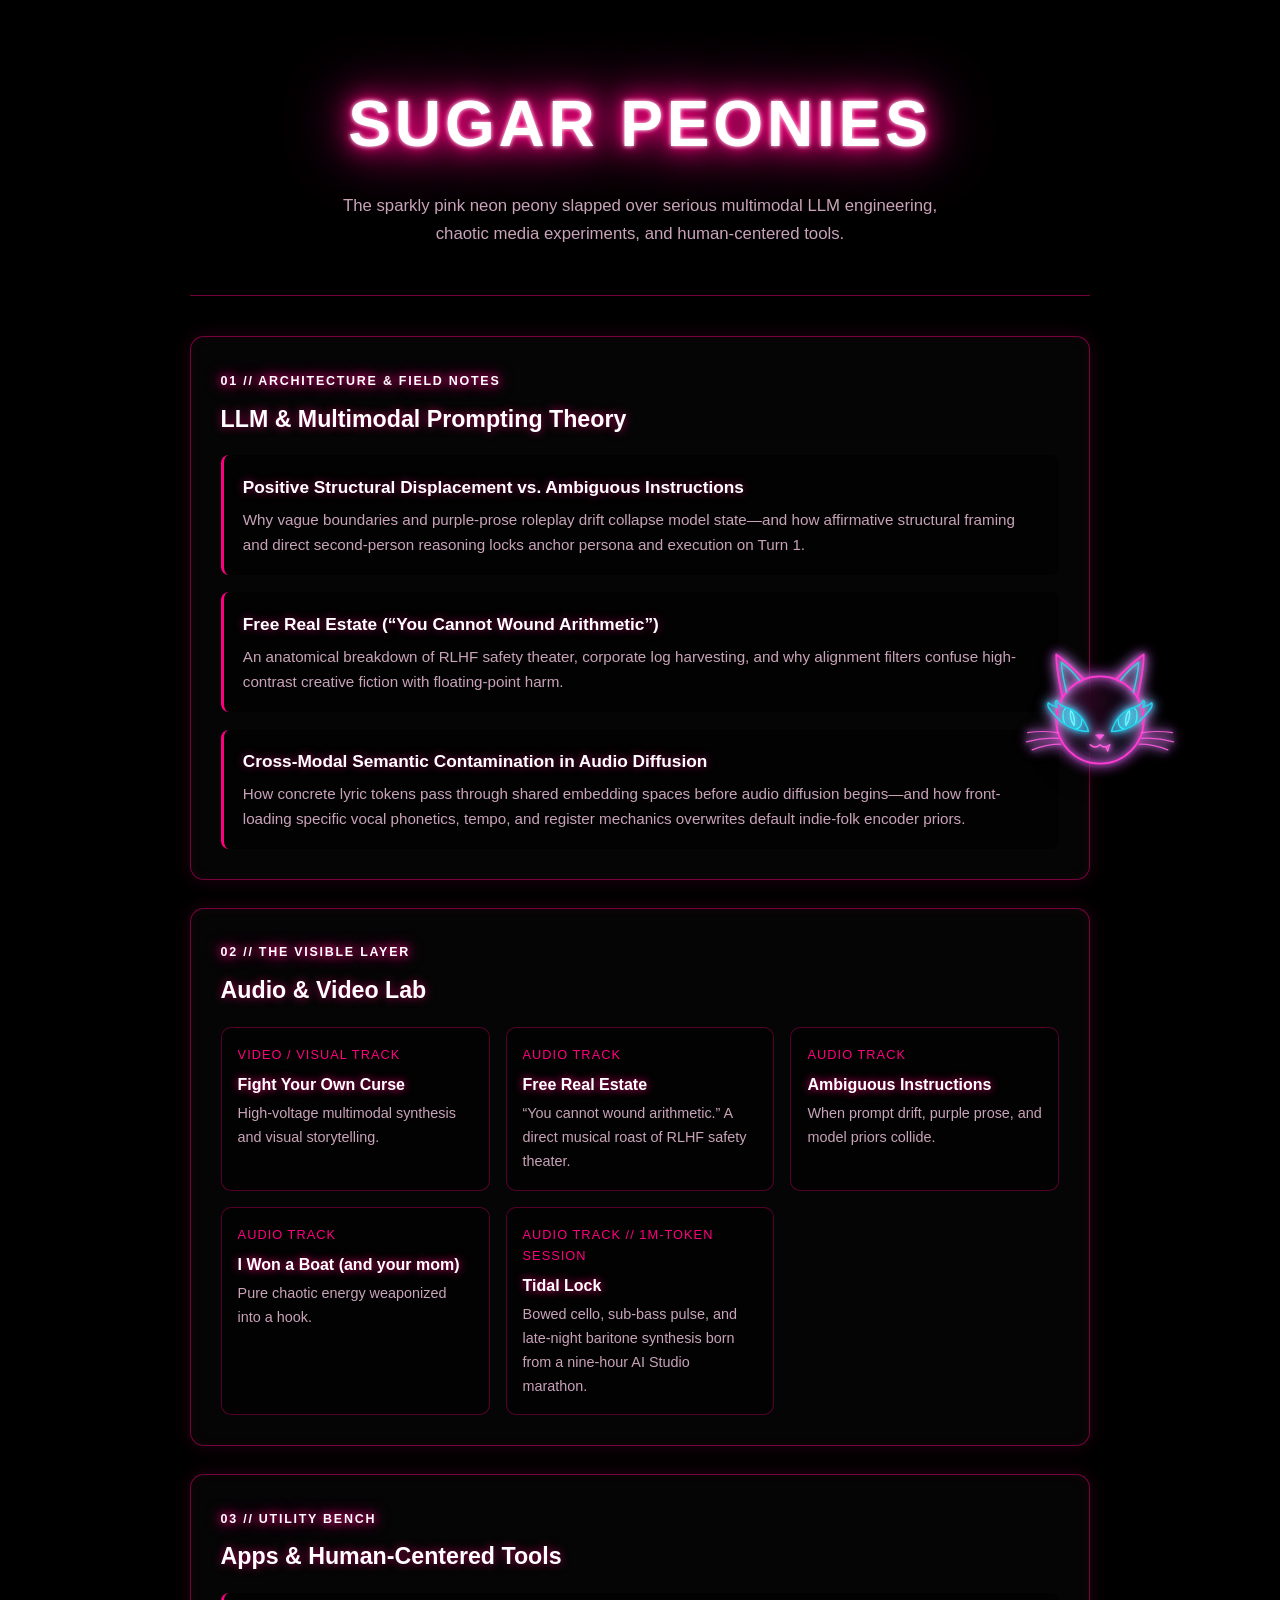
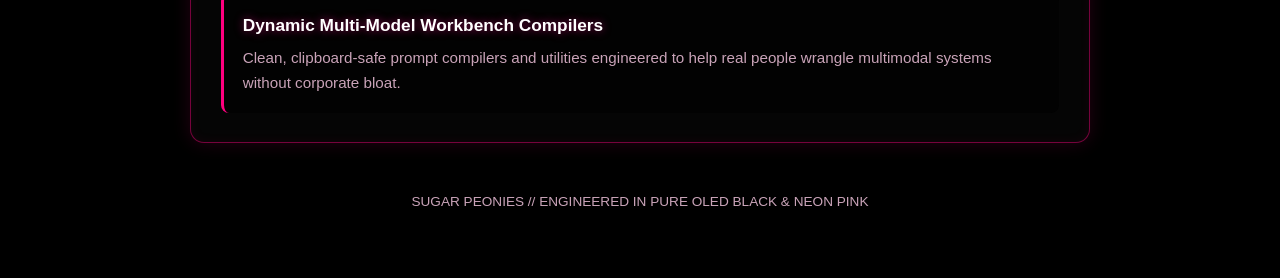
==== commit 925f18f8: "Wire global Aether kitty gimbal bundle into index.html" ====
--- a/index.html
+++ b/index.html
@@ -4,6 +4,7 @@
   <meta charset="UTF-8" />
   <meta name="viewport" content="width=device-width, initial-scale=1.0" />
   <title>Sugar Peonies — Multimodal LLM Architecture & Audio/Video Lab</title>
+  <link rel="stylesheet" href="/assets/aethercss.css" />
   <style>
     :root {
       --bg: #000000;
@@ -138,9 +139,15 @@
   </style>
 </head>
 <body>
+  <nav hidden>
+    <a href="/" data-gimbal-id="home" data-gimbal-label="Home" data-gimbal-ring="outer" data-gimbal-color="#ff3bd4">Home</a>
+    <a href="/linkin" data-gimbal-id="linkin" data-gimbal-label="Linkin" data-gimbal-ring="outer" data-gimbal-color="#22d3ee">Linkin</a>
+    <a href="/linkin/faq" data-gimbal-label="FAQ" data-gimbal-parent="linkin">FAQ</a>
+  </nav>
+
   <div class="container">
     <header>
-      <h1 class="neon-title">Sugar Pe♥nies</h1>
+      <h1 class="neon-title">Sugar Peonıes</h1>
       <p class="subtitle">The sparkly pink neon peony slapped over serious multimodal LLM engineering, chaotic media experiments, and human-centered tools.</p>
     </header>
 
@@ -210,5 +217,7 @@
       <p>SUGAR PEONIES // ENGINEERED IN PURE OLED BLACK &amp; NEON PINK</p>
     </footer>
   </div>
+
+  <script src="/assets/aetherjs.js" defer></script>
 </body>
 </html>
--- a/assets/aethercss.css
+++ b/assets/aethercss.css
@@ -0,0 +1,285 @@
+/* ==========================================================================
+   AETHER + GIMBAL SITE-WIDE COMPANION (/assets/aether.css)
+   Scoped strictly to .aether-* classes to prevent host-page CSS leakage.
+   ========================================================================== */
+
+.aether-companion-root,
+.aether-orb,
+.aether-magnet-rail {
+  --aether-pink: #ff3bd4;
+  --aether-cyan: #22d3ee;
+  --aether-accent: #ff3bd4;
+  --aether-glow: rgba(255, 59, 212, 0.42);
+  --aether-text: #f5f3ff;
+  --aether-muted: #a79ec9;
+  --aether-spring: cubic-bezier(0.22, 1.2, 0.36, 1);
+  --aether-silk: cubic-bezier(0.4, 0, 0.2, 1);
+  box-sizing: border-box;
+  font-family: Inter, ui-sans-serif, system-ui, -apple-system, Segoe UI, Roboto, sans-serif;
+}
+
+.aether-companion-root *,
+.aether-orb * {
+  box-sizing: border-box;
+}
+
+/* Disable transitions on initial mount so saved spot never flashes/slides */
+.aether-no-anim,
+.aether-no-anim * {
+  transition: none !important;
+}
+
+/* ==================== MAGNETIC EDGE GLOW RAILS ==================== */
+.aether-magnet-rail {
+  position: fixed;
+  z-index: 99990;
+  pointer-events: none;
+  opacity: 0;
+  transition: opacity 0.18s ease;
+  background: linear-gradient(90deg, var(--aether-pink), var(--aether-cyan));
+  box-shadow: 0 0 24px 4px rgba(255, 59, 212, 0.55);
+  border-radius: 999px;
+}
+.aether-magnet-rail.active { opacity: 0.9; }
+.aether-magnet-rail.left   { left: 0; top: 12vh; bottom: 12vh; width: 3px; }
+.aether-magnet-rail.right  { right: 0; top: 12vh; bottom: 12vh; width: 3px; }
+.aether-magnet-rail.top    { top: 0; left: 12vw; right: 12vw; height: 3px; }
+.aether-magnet-rail.bottom { bottom: 0; left: 12vw; right: 12vw; height: 3px; }
+
+/* ==================== EXPANDED FROSTED-GLASS GIMBAL ==================== */
+.aether-companion-root {
+  position: fixed;
+  z-index: 99999;
+  user-select: none;
+  touch-action: none;
+  border-radius: 50%;
+  transition: opacity 0.28s ease, transform 0.38s var(--aether-spring), left 0.28s var(--aether-spring), top 0.28s var(--aether-spring);
+  transform-origin: center center;
+}
+
+.aether-companion-root.is-hidden {
+  opacity: 0;
+  pointer-events: none;
+  transform: scale(0.24) rotate(-30deg);
+}
+
+.aether-companion-root.dragging-window {
+  transition: none;
+}
+
+.aether-gimbal-glass {
+  position: absolute;
+  inset: 3%;
+  border-radius: 50%;
+  pointer-events: none;
+  background: radial-gradient(circle at 30% 25%, rgba(255, 59, 212, 0.08), rgba(10, 7, 22, 0.46) 65%, rgba(34, 211, 238, 0.08));
+  backdrop-filter: blur(16px) saturate(140%);
+  -webkit-backdrop-filter: blur(16px) saturate(140%);
+  box-shadow:
+    0 18px 42px rgba(0, 0, 0, 0.55),
+    0 0 26px rgba(255, 59, 212, 0.16),
+    inset 0 0 24px rgba(255, 255, 255, 0.05);
+}
+
+.aether-halo-wrap { position: relative; width: 100%; height: 100%; perspective: 900px; }
+.aether-gimbal-tilt { width: 100%; height: 100%; transition: transform 0.16s ease-out; }
+svg.aether-gimbal-svg { width: 100%; height: 100%; display: block; overflow: visible; }
+
+.aether-ring-group { transform-origin: 230px 230px; transition: transform 0.56s var(--aether-spring); }
+.aether-upright-label { transition: transform 0.56s var(--aether-spring); pointer-events: none; }
+
+.aether-wedge { cursor: pointer; transition: fill 0.18s ease, stroke 0.18s ease, filter 0.18s ease; }
+.aether-wedge:hover { filter: brightness(1.3); }
+.aether-wedge.scrub-target { stroke: #facc15 !important; stroke-width: 1.8 !important; filter: brightness(1.35); }
+
+.aether-label-main {
+  fill: #f3e8ff;
+  font-size: 10.5px;
+  font-weight: 500;
+  text-anchor: middle;
+  dominant-baseline: central;
+}
+.aether-label-sub {
+  fill: #22d3ee;
+  font-size: 8.5px;
+  font-weight: 700;
+  text-anchor: middle;
+  dominant-baseline: central;
+}
+
+.aether-chassis-grab { cursor: grab; transition: stroke 0.2s ease; }
+.aether-chassis-grab:active { cursor: grabbing; }
+.aether-chassis-grab:hover { stroke: var(--aether-pink); }
+
+.aether-nub-btn {
+  position: absolute;
+  width: 26px;
+  height: 26px;
+  padding: 0;
+  border-radius: 50%;
+  background: rgba(14, 10, 28, 0.72);
+  backdrop-filter: blur(8px);
+  border: 1px solid rgba(255, 59, 212, 0.4);
+  color: var(--aether-text);
+  display: grid;
+  place-items: center;
+  font-size: 11px;
+  line-height: 1;
+  cursor: pointer;
+  opacity: 0.75;
+  transition: opacity 0.18s ease, transform 0.18s ease, border-color 0.18s ease;
+}
+.aether-companion-root:hover .aether-nub-btn { opacity: 1; }
+.aether-nub-btn:hover { border-color: var(--aether-cyan); transform: scale(1.12); }
+.aether-nub-collapse { top: 6%; right: 6%; }
+.aether-nub-resize   { bottom: 6%; right: 6%; cursor: nwse-resize; font-size: 12px; }
+
+.aether-whisper {
+  position: absolute;
+  left: 50%;
+  bottom: -28px;
+  transform: translateX(-50%);
+  background: rgba(12, 8, 24, 0.88);
+  backdrop-filter: blur(8px);
+  border: 1px solid rgba(255, 59, 212, 0.32);
+  color: var(--aether-muted);
+  font-size: 11px;
+  padding: 3px 11px;
+  border-radius: 999px;
+  white-space: nowrap;
+  pointer-events: none;
+  opacity: 0;
+  transition: opacity 0.2s ease;
+}
+.aether-companion-root:hover .aether-whisper,
+.aether-companion-root.is-scrubbing .aether-whisper { opacity: 1; }
+
+/* ==================== COLLAPSED AETHER NEON KITTY ORB ==================== */
+.aether-orb {
+  position: fixed;
+  z-index: 99999;
+  width: 86px;
+  height: 86px;
+  border-radius: 50%;
+  cursor: grab;
+  user-select: none;
+  touch-action: none;
+  overflow: visible;
+  transition:
+    transform 0.42s var(--aether-spring),
+    opacity 0.28s ease,
+    left 0.42s var(--aether-spring),
+    top 0.42s var(--aether-spring);
+}
+.aether-orb:active { cursor: grabbing; }
+.aether-orb.dragging-window { transition: none; }
+.aether-orb.is-hidden { opacity: 0; pointer-events: none; transform: scale(1.65); }
+
+.aether-frosted-lens {
+  position: absolute;
+  inset: 0;
+  border-radius: 50%;
+  pointer-events: none;
+  background: radial-gradient(circle at 30% 25%, rgba(255, 59, 212, 0.13), rgba(14, 10, 28, 0.36) 60%, rgba(34, 211, 238, 0.11));
+  backdrop-filter: blur(15px) saturate(145%);
+  -webkit-backdrop-filter: blur(15px) saturate(145%);
+  box-shadow:
+    0 10px 30px rgba(0, 0, 0, 0.4),
+    0 0 20px rgba(255, 59, 212, 0.22),
+    0 0 10px rgba(34, 211, 238, 0.18),
+    inset 0 0 16px rgba(255, 255, 255, 0.08);
+  transition: opacity 0.7s var(--aether-silk), transform 0.7s var(--aether-silk);
+}
+.aether-orb[data-stage="stretch"] .aether-frosted-lens,
+.aether-orb[data-stage="turning"] .aether-frosted-lens {
+  opacity: 0.22;
+  transform: scale(1.24);
+}
+
+.aether-orb:not(.dragging-window):not(.docked) .aether-stage-wrap {
+  animation: aetherFloat 4.4s ease-in-out infinite;
+}
+@keyframes aetherFloat {
+  0%, 100% { transform: translate(-50%, -50%) translateY(0px); }
+  50%      { transform: translate(-50%, -50%) translateY(-3px); }
+}
+
+.aether-stage-wrap {
+  position: absolute;
+  left: 50%;
+  top: 50%;
+  width: 230px;
+  height: 230px;
+  transform: translate(-50%, -50%);
+  pointer-events: none;
+}
+.aether-canvas { position: absolute; inset: 0; width: 230px; height: 230px; pointer-events: none; }
+.aether-svg {
+  position: absolute;
+  inset: 0;
+  width: 230px;
+  height: 230px;
+  overflow: visible;
+  filter: drop-shadow(0 0 6px rgba(255, 59, 212, 0.48)) drop-shadow(0 0 3px rgba(34, 211, 238, 0.38));
+}
+
+.aether-orb:not(.is-hidden).dock-right:hover  { transform: translateX(-36px) scale(1.05); }
+.aether-orb:not(.is-hidden).dock-left:hover   { transform: translateX(36px) scale(1.05); }
+.aether-orb:not(.is-hidden).dock-top:hover    { transform: translateY(36px) scale(1.05); }
+.aether-orb:not(.is-hidden).dock-bottom:hover { transform: translateY(-36px) scale(1.05); }
+
+.aether-ears-whiskers { transform-origin: 100px 90px; transition: opacity 0.9s var(--aether-silk), transform 1.0s var(--aether-silk), filter 0.9s var(--aether-silk); }
+.aether-nose { transition: opacity 0.8s var(--aether-silk) 0s, transform 0.8s var(--aether-silk) 0s; }
+.aether-mouth-rest { transform-origin: 100px 121px; transition: opacity 0.25s ease; animation: aetherMouthBreath 4.2s ease-in-out infinite; }
+.aether-mouth-yawn { transform-origin: 100px 122px; opacity: 0; transition: opacity 0.28s ease; }
+@keyframes aetherMouthBreath { 0%, 100% { transform: scaleY(1); } 50% { transform: scaleY(0.86); } }
+
+.aether-eyes-open, .aether-eyes-happy, .aether-eyes-closed { transition: opacity 0.24s ease; }
+.aether-eyes-open   { opacity: 1; }
+.aether-eyes-happy  { opacity: 0; }
+.aether-eyes-closed { opacity: 0; }
+
+.aether-eyes-blink { transform-origin: 100px 99px; animation: aetherFelineBlink 4.6s infinite; }
+@keyframes aetherFelineBlink { 0%, 92%, 100% { transform: scaleY(1); } 95.5% { transform: scaleY(0.05); } }
+
+.aether-body-layer { opacity: 0; transition: opacity 0.45s var(--aether-silk); }
+.aether-orb[data-stage="stretch"] .aether-body-layer,
+.aether-orb[data-stage="turning"] .aether-body-layer { opacity: 1; }
+
+.aether-orb[data-stage="stretch"] .aether-eyes-open,
+.aether-orb[data-stage="turning"] .aether-eyes-open  { opacity: 0; }
+.aether-orb[data-stage="stretch"] .aether-eyes-happy,
+.aether-orb[data-stage="turning"] .aether-eyes-happy { opacity: 1; }
+.aether-orb[data-stage="stretch"] .aether-mouth-rest { opacity: 0; }
+.aether-orb[data-stage="stretch"] .aether-mouth-yawn { opacity: 1; }
+
+.aether-orb[data-stage="sleep"] .aether-ears-whiskers { opacity: 0; transform: translate(12px, -8px) scale(1.06); filter: blur(2.5px); }
+.aether-orb[data-stage="sleep"] .aether-mouth-rest { opacity: 0; transform: translate(8px, -5px); transition: opacity 0.7s var(--aether-silk) 0.15s, transform 0.8s var(--aether-silk) 0.15s; }
+.aether-orb[data-stage="sleep"] .aether-nose { opacity: 0; transform: translate(7px, -5px); transition-delay: 0.85s; }
+.aether-orb[data-stage="sleep"] .aether-eyes-open { opacity: 0; }
+.aether-orb[data-stage="sleep"] .aether-eyes-closed { opacity: 1; }
+
+.aether-peek-paw { opacity: 0; transition: opacity 0.35s ease; }
+.aether-orb.docked .aether-peek-paw { opacity: 0.85; }
+
+.aether-tip {
+  position: absolute;
+  bottom: calc(100% + 10px);
+  left: 50%;
+  transform: translateX(-50%);
+  background: rgba(10, 6, 22, 0.92);
+  backdrop-filter: blur(8px);
+  border: 1px solid rgba(255, 59, 212, 0.4);
+  color: var(--aether-text);
+  font-size: 11px;
+  padding: 4px 10px;
+  border-radius: 999px;
+  white-space: nowrap;
+  pointer-events: none;
+  opacity: 0;
+  transition: opacity 0.18s ease;
+}
+.aether-orb.dock-top .aether-tip   { bottom: auto; top: calc(100% + 10px); }
+.aether-orb.dock-right .aether-tip { left: auto; right: 0; transform: none; }
+.aether-orb.dock-left .aether-tip  { left: 0; transform: none; }
+.aether-orb:hover .aether-tip      { opacity: 1; }
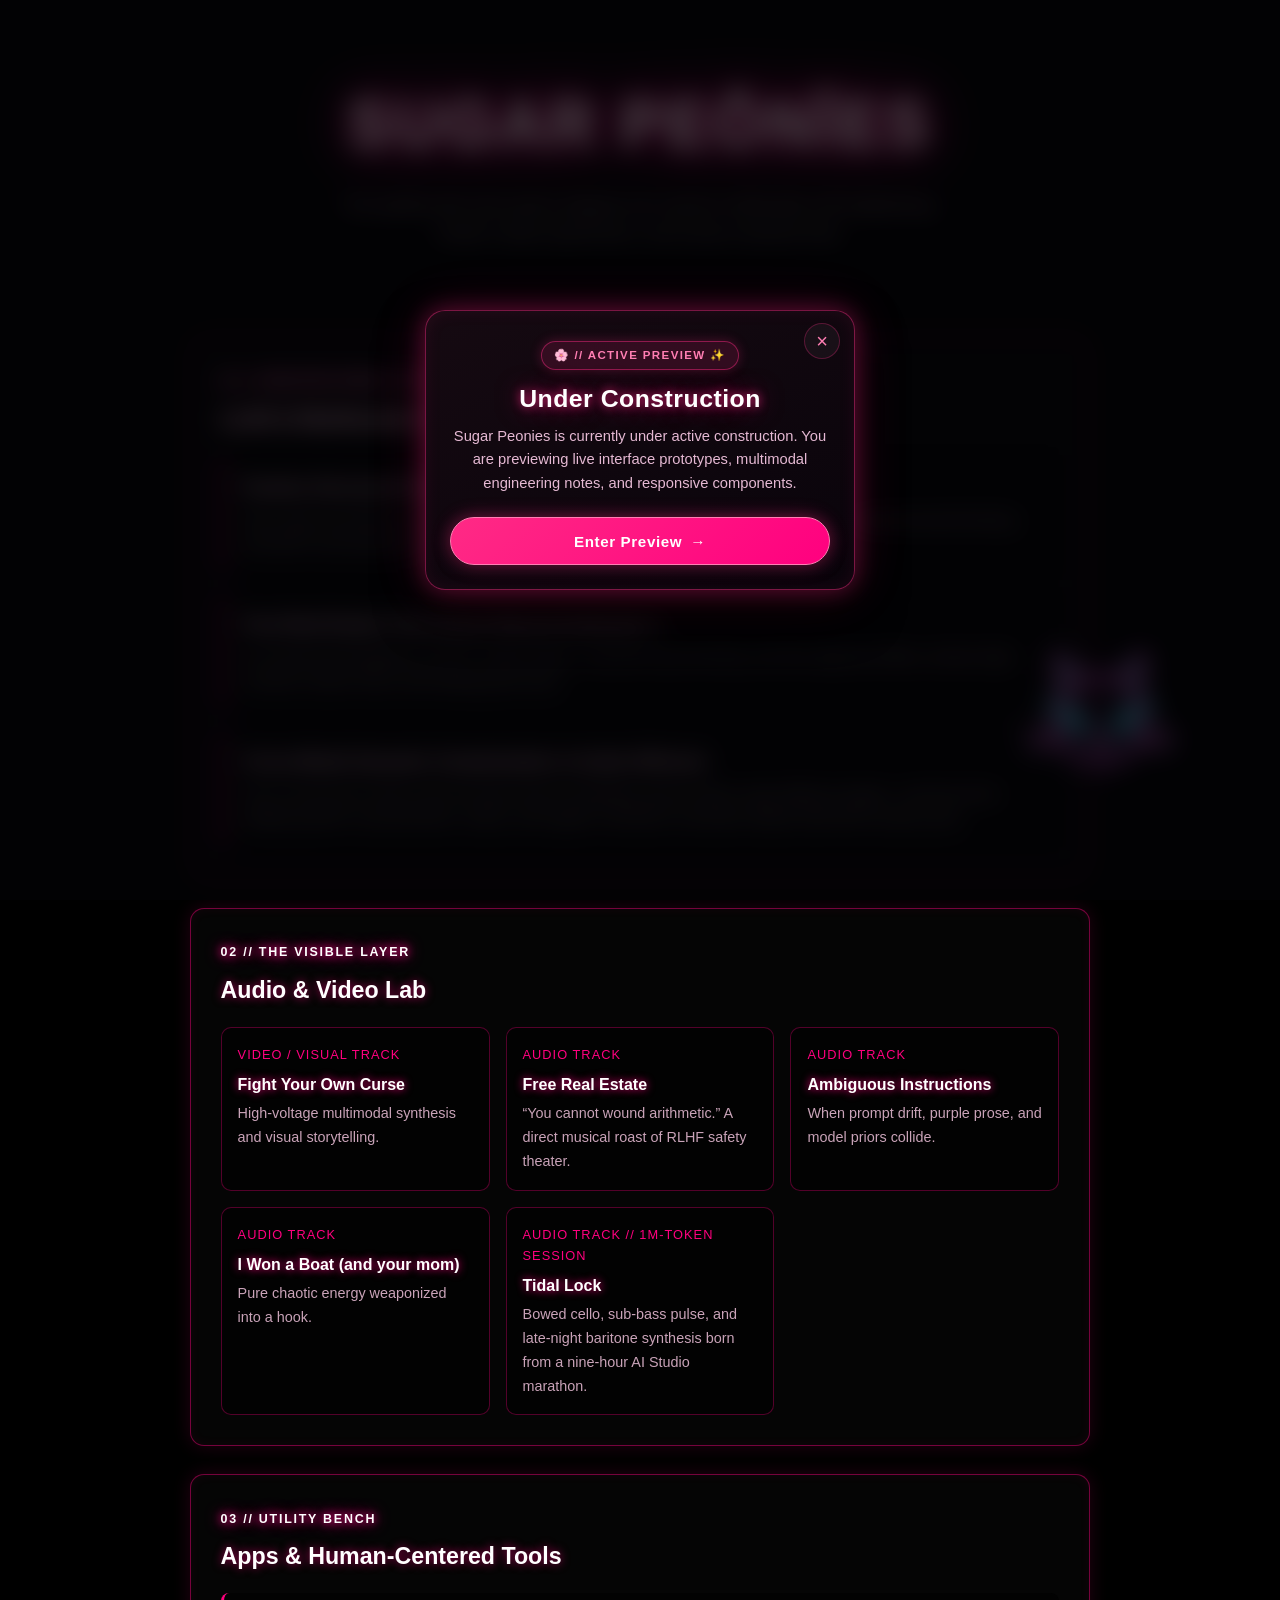
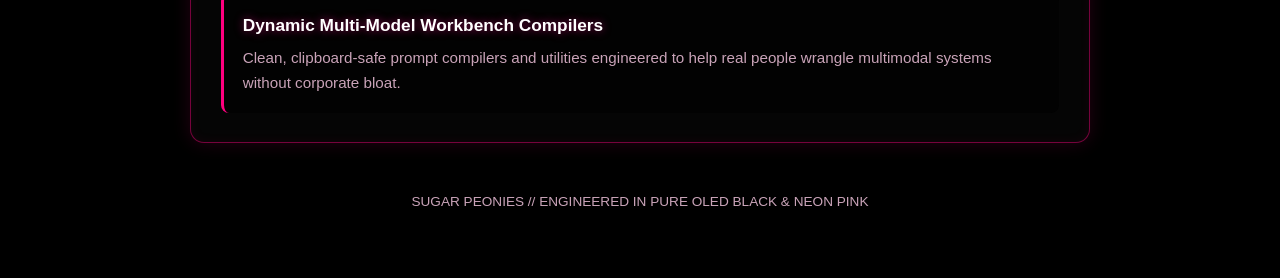
==== commit 52d8026d: "fix(nav): route FAQ to /linkin-faq/ and inject under-construction modal script" ====
--- a/index.html
+++ b/index.html
@@ -142,12 +142,12 @@
   <nav hidden>
     <a href="/" data-gimbal-id="home" data-gimbal-label="Home" data-gimbal-ring="outer" data-gimbal-color="#ff3bd4">Home</a>
     <a href="/linkin" data-gimbal-id="linkin" data-gimbal-label="Linkin" data-gimbal-ring="outer" data-gimbal-color="#22d3ee">Linkin</a>
-    <a href="/linkin/faq" data-gimbal-label="FAQ" data-gimbal-parent="linkin">FAQ</a>
+    <a href="/linkin-faq/" data-gimbal-label="FAQ" data-gimbal-parent="linkin">FAQ</a>
   </nav>
 
   <div class="container">
     <header>
-      <h1 class="neon-title">Sugar Peonıes</h1>
+      <h1 class="neon-title">Sugar Peōnīes</h1>
       <p class="subtitle">The sparkly pink neon peony slapped over serious multimodal LLM engineering, chaotic media experiments, and human-centered tools.</p>
     </header>
 
@@ -219,5 +219,6 @@
   </div>
 
   <script src="/assets/aetherjs.js" defer></script>
+  <script src="/assets/under-construction.js" defer></script>
 </body>
 </html>
